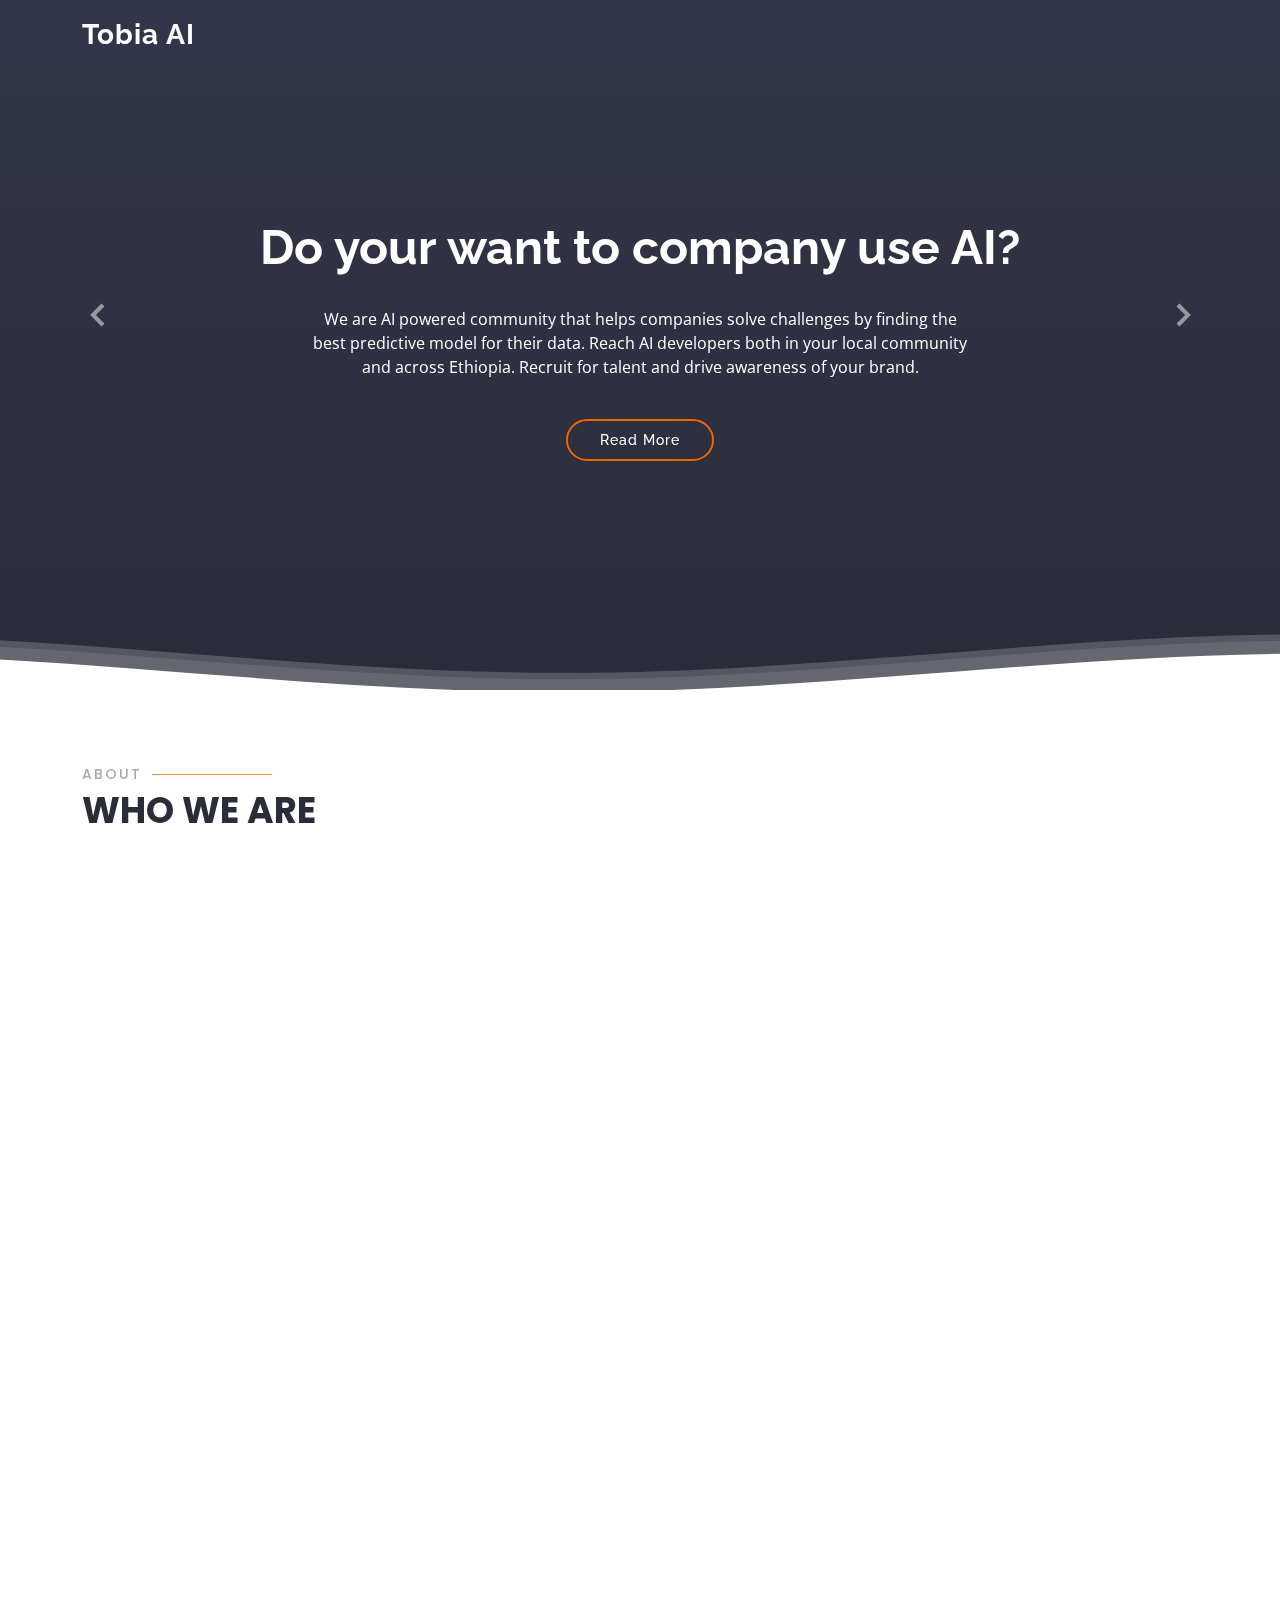
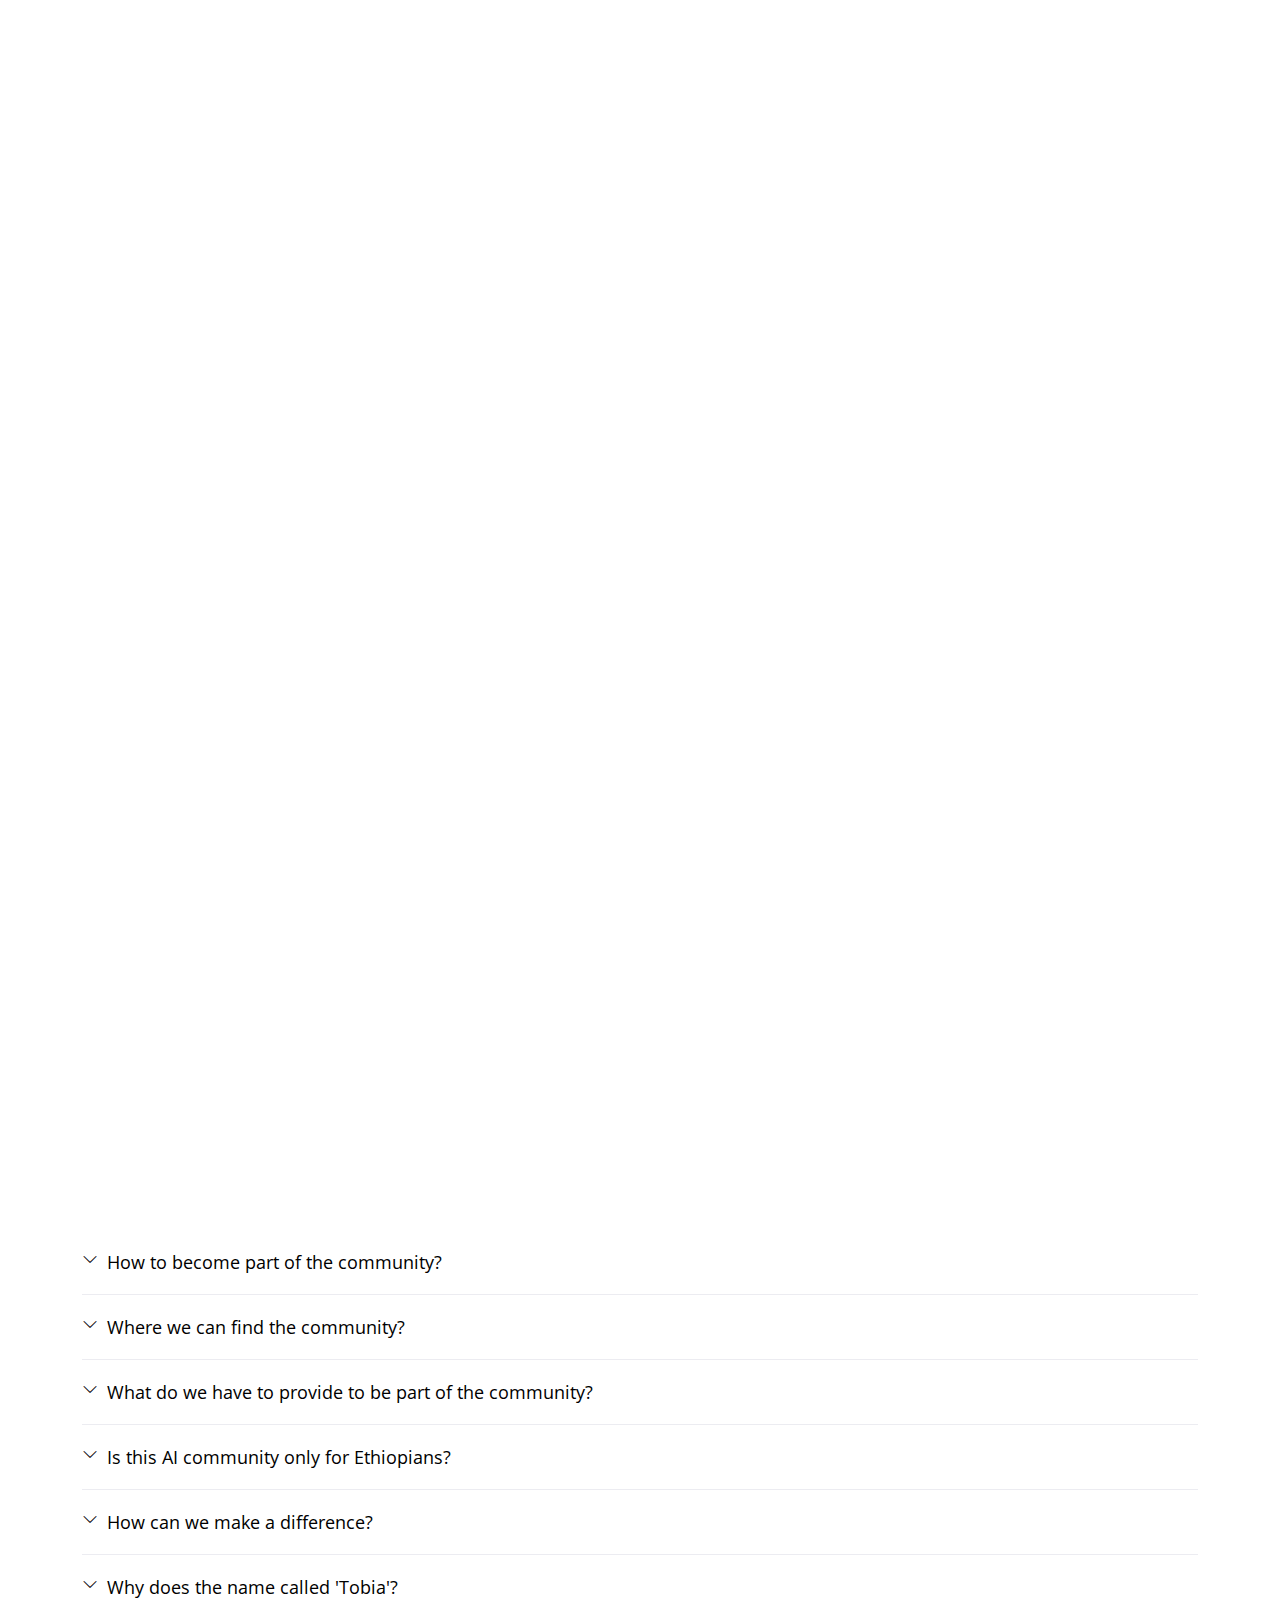
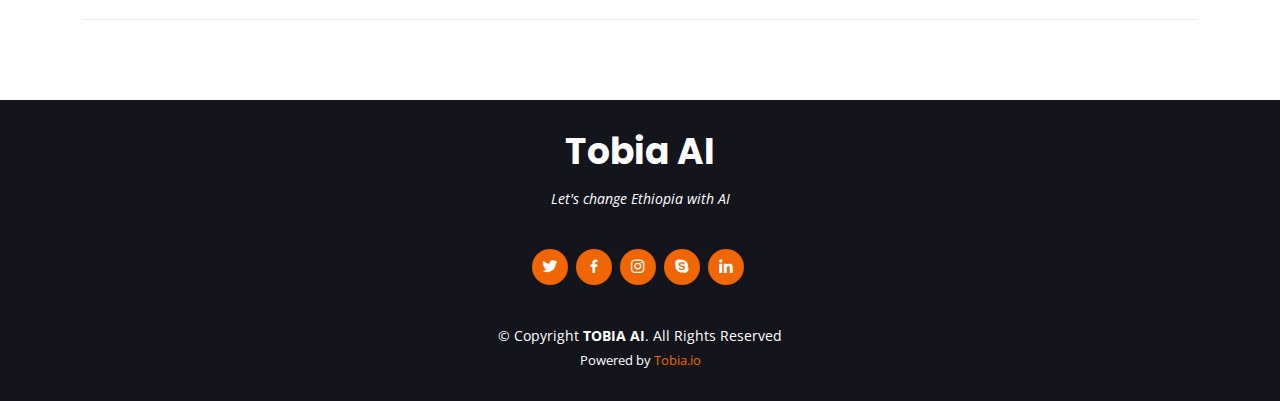
==== ai.html @ 3d6d02fa "Update ai.html" ====
<!DOCTYPE html>
<html lang="en">

<head>
  <meta charset="utf-8">
  <meta content="width=device-width, initial-scale=1.0" name="viewport">

  <title>TobiaTech/AI</title>
  <meta content="AI community in Ethiopia" name="description">
  <meta content="AI in Ethiopia" name="keywords">

  <!-- Favicons -->
  <link href="img/nVidea.png" rel="icon">
  <link href="img/nVidea.png" rel="apple-touch-icon">

  <!-- Google Fonts -->
  <link href="https://fonts.googleapis.com/css?family=Open+Sans:300,300i,400,400i,600,600i,700,700i|Raleway:300,300i,400,400i,500,500i,600,600i,700,700i|Poppins:300,300i,400,400i,500,500i,600,600i,700,700i" rel="stylesheet">

  <!-- Vendor CSS Files -->
  <link href="js/vendor/animate.css/animate.min.css" rel="stylesheet">
  <link href="js/vendor/aos/aos.css" rel="stylesheet">
  <link href="js/vendor/bootstrap/css/bootstrap.min.css" rel="stylesheet">
  <link href="js/vendor/bootstrap-icons/bootstrap-icons.css" rel="stylesheet">
  <link href="js/vendor/boxicons/css/boxicons.min.css" rel="stylesheet">
  <link href="js/vendor/glightbox/css/glightbox.min.css" rel="stylesheet">
  <link href="js/vendor/remixicon/remixicon.css" rel="stylesheet">
  <link href="js/vendor/swiper/swiper-bundle.min.css" rel="stylesheet">

  <!-- Template Main CSS File -->
  <link href="css/ai.css" rel="stylesheet">


<body>

  <!-- ======= Header ======= -->
  <header id="header" class="fixed-top d-flex align-items-center  header-transparent ">
    <div class="container d-flex align-items-center justify-content-between">

      <div class="logo">
        <h1><a href="index.html">Tobia AI</a></h1>
        <!-- Uncomment below if you prefer to use an image logo -->
        <!-- <a href="index.html"><img src="assets/img/logo.png" alt="" class="img-fluid"></a>-->
      </div>

      
    </div>
  </header><!-- End Header -->

  <!-- ======= Hero Section ======= -->
  <section id="hero" class="d-flex flex-column justify-content-end align-items-center">
    <div id="heroCarousel" data-bs-interval="5000" class="container carousel carousel-fade" data-bs-ride="carousel">

      <!-- Slide 1 -->
      <div class="carousel-item active">
        <div class="carousel-container">
          <h2 class="animate__animated animate__fadeInDown">Do your <span>want to company use AI?</span></h2>
          <p class="animate__animated fanimate__adeInUp">We are AI powered community that helps companies solve challenges by finding the best predictive model for their data. Reach AI developers both in your local community and across Ethiopia. Recruit for talent and drive awareness of your brand. </p>
          <a href="#about" class="btn-get-started animate__animated animate__fadeInUp scrollto">Read More</a>
        </div>
      </div>

      <!-- Slide 2 -->
      <div class="carousel-item">
        <div class="carousel-container">
          <h2 class="animate__animated animate__fadeInDown">Are you AI enthusiast?</h2>
          <p class="animate__animated animate__fadeInUp">Are you interested in learning about AI? Join Our AI Community to connect with user groups, capture events, access quality content, and be part of something amazing!</p>
          <a href="#about" class="btn-get-started animate__animated animate__fadeInUp scrollto">Read More</a>
        </div>
      </div>

      <!-- Slide 3 -->
      <div class="carousel-item">
        <div class="carousel-container">
          <h2 class="animate__animated animate__fadeInDown">Are you AI usergroup?</h2>
          <p class="animate__animated animate__fadeInUp">Artificial intelligence and related fields have advanced rapidly in recent years, and we are likely to produce even more ground-breaking AI systems by exchanging informations and knowledge so that we can all understand the use of AI in society.</p>
          <a href="#about" class="btn-get-started animate__animated animate__fadeInUp scrollto">Read More</a>
        </div>
      </div>

      <a class="carousel-control-prev" href="#heroCarousel" role="button" data-bs-slide="prev">
        <span class="carousel-control-prev-icon bx bx-chevron-left" aria-hidden="true"></span>
      </a>

      <a class="carousel-control-next" href="#heroCarousel" role="button" data-bs-slide="next">
        <span class="carousel-control-next-icon bx bx-chevron-right" aria-hidden="true"></span>
      </a>

    </div>

    <svg class="hero-waves" xmlns="http://www.w3.org/2000/svg" xmlns:xlink="http://www.w3.org/1999/xlink" viewBox="0 24 150 28 " preserveAspectRatio="none">
      <defs>
        <path id="wave-path" d="M-160 44c30 0 58-18 88-18s 58 18 88 18 58-18 88-18 58 18 88 18 v44h-352z">
      </defs>
      <g class="wave1">
        <use xlink:href="#wave-path" x="50" y="3" fill="rgba(255,255,255, .1)">
      </g>
      <g class="wave2">
        <use xlink:href="#wave-path" x="50" y="0" fill="rgba(255,255,255, .2)">
      </g>
      <g class="wave3">
        <use xlink:href="#wave-path" x="50" y="9" fill="#fff">
      </g>
    </svg>

  </section><!-- End Hero -->

  <main id="main">

    <!-- ======= About Section ======= -->
    <section id="about" class="about">
      <div class="container">

        <div class="section-title" data-aos="zoom-out">
          <h2>About</h2>
          <p>Who we are</p>
        </div>

        <div class="row content" data-aos="fade-up">
          <div class="col-lg-6">
            <p>
              An Ethiopian AI community founded by young and motivated AI professionals, providing a platform for learning, sharing experiences and leveraging their knowledge about AI and its various facets to create AI-powered social impact solutions along with spreading AI awareness in an immersive way.</p>
            <ul>
              <li><i class="ri-check-double-line"></i> Access to software resources</li>
              <li><i class="ri-check-double-line"></i> Learning new skills through learning and experiance sharing</li>
              <li><i class="ri-check-double-line"></i> Co-marketing Opportunities on industrial events</li>
            </ul>
          </div>
          <div class="col-lg-6 pt-4 pt-lg-0">
            <p>
              
With the help of NVIDIA AI Emerging Chapters we started a program to build and scale our AI developer communities, emerging technologies and drive innovation.
            </p>
            <!-- <a href="#" class="btn-learn-more">Learn More</a>-->
          </div>
        </div>

      </div>
    </section><!-- End About Section -->

    <!-- ======= Features Section ======= -->
    <section id="features" class="features">
      <div class="container">

        <ul class="nav nav-tabs row d-flex">
          <li class="nav-item col-3" data-aos="zoom-in">
            <a class="nav-link active show" data-bs-toggle="tab" href="#tab-1">
              <i class="ri-gps-line"></i>
              <h4 class="d-none d-lg-block">Artificial intelligence</h4>
            </a>
          </li>
          <li class="nav-item col-3" data-aos="zoom-in" data-aos-delay="100">
            <a class="nav-link" data-bs-toggle="tab" href="#tab-2">
              <i class="ri-body-scan-line"></i>
              <h4 class="d-none d-lg-block">Data Science</h4>
            </a>
          </li>
          <li class="nav-item col-3" data-aos="zoom-in" data-aos-delay="200">
            <a class="nav-link" data-bs-toggle="tab" href="#tab-3">
              <i class="ri-sun-line"></i>
              <h4 class="d-none d-lg-block">Internet of Things</h4>
            </a>
          </li>
          <li class="nav-item col-3" data-aos="zoom-in" data-aos-delay="300">
            <a class="nav-link" data-bs-toggle="tab" href="#tab-4">
              <i class="ri-store-line"></i>
              <h4 class="d-none d-lg-block">Robotics</h4>
            </a>
          </li>
        </ul>

        <div class="tab-content" data-aos="fade-up">
          <div class="tab-pane active show" id="tab-1">
            <div class="row">
              <div class="col-lg-6 order-2 order-lg-1 mt-3 mt-lg-0">
                <h3>Voluptatemdignissimos provident quasi corporis voluptates sit assumenda.</h3>
                <p class="fst-italic">
                  Lorem ipsum dolor sit amet, consectetur adipiscing elit, sed do eiusmod tempor incididunt ut labore et dolore
                  magna aliqua.
                </p>
                <ul>
                  <li><i class="ri-check-double-line"></i> Ullamco laboris nisi ut aliquip ex ea commodo consequat.</li>
                  <li><i class="ri-check-double-line"></i> Duis aute irure dolor in reprehenderit in voluptate velit.</li>
                  <li><i class="ri-check-double-line"></i> Ullamco laboris nisi ut aliquip ex ea commodo consequat. Duis aute irure dolor in reprehenderit in voluptate trideta storacalaperda mastiro dolore eu fugiat nulla pariatur.</li>
                </ul>
                <p>
                  Ullamco laboris nisi ut aliquip ex ea commodo consequat. Duis aute irure dolor in reprehenderit in voluptate
                  velit esse cillum dolore eu fugiat nulla pariatur. Excepteur sint occaecat cupidatat non proident, sunt in
                  culpa qui officia deserunt mollit anim id est laborum
                </p>
              </div>
              <div class="col-lg-6 order-1 order-lg-2 text-center">
                <img src="img/nVidea.jpg" alt="" class="img-fluid">
              </div>
            </div>
          </div>
          <div class="tab-pane" id="tab-2">
            <div class="row">
              <div class="col-lg-6 order-2 order-lg-1 mt-3 mt-lg-0">
                <h3>Neque exercitationem debitis soluta quos debitis quo mollitia officia est</h3>
                <p>
                  Ullamco laboris nisi ut aliquip ex ea commodo consequat. Duis aute irure dolor in reprehenderit in voluptate
                  velit esse cillum dolore eu fugiat nulla pariatur. Excepteur sint occaecat cupidatat non proident, sunt in
                  culpa qui officia deserunt mollit anim id est laborum
                </p>
                <p class="fst-italic">
                  Lorem ipsum dolor sit amet, consectetur adipiscing elit, sed do eiusmod tempor incididunt ut labore et dolore
                  magna aliqua.
                </p>
                <ul>
                  <li><i class="ri-check-double-line"></i> Ullamco laboris nisi ut aliquip ex ea commodo consequat.</li>
                  <li><i class="ri-check-double-line"></i> Duis aute irure dolor in reprehenderit in voluptate velit.</li>
                  <li><i class="ri-check-double-line"></i> Provident mollitia neque rerum asperiores dolores quos qui a. Ipsum neque dolor voluptate nisi sed.</li>
                  <li><i class="ri-check-double-line"></i> Ullamco laboris nisi ut aliquip ex ea commodo consequat. Duis aute irure dolor in reprehenderit in voluptate trideta storacalaperda mastiro dolore eu fugiat nulla pariatur.</li>
                </ul>
              </div>
              <div class="col-lg-6 order-1 order-lg-2 text-center">
                <img src="img/portfolio/app2.jpg" alt="" class="img-fluid">
              </div>
            </div>
          </div>
          <div class="tab-pane" id="tab-3">
            <div class="row">
              <div class="col-lg-6 order-2 order-lg-1 mt-3 mt-lg-0">
                <h3>Voluptatibus commodi ut accusamus ea repudiandae ut autem dolor ut assumenda</h3>
                <p>
                  Ullamco laboris nisi ut aliquip ex ea commodo consequat. Duis aute irure dolor in reprehenderit in voluptate
                  velit esse cillum dolore eu fugiat nulla pariatur. Excepteur sint occaecat cupidatat non proident, sunt in
                  culpa qui officia deserunt mollit anim id est laborum
                </p>
                <ul>
                  <li><i class="ri-check-double-line"></i> Ullamco laboris nisi ut aliquip ex ea commodo consequat.</li>
                  <li><i class="ri-check-double-line"></i> Duis aute irure dolor in reprehenderit in voluptate velit.</li>
                  <li><i class="ri-check-double-line"></i> Provident mollitia neque rerum asperiores dolores quos qui a. Ipsum neque dolor voluptate nisi sed.</li>
                </ul>
                <p class="fst-italic">
                  Lorem ipsum dolor sit amet, consectetur adipiscing elit, sed do eiusmod tempor incididunt ut labore et dolore
                  magna aliqua.
                </p>
              </div>
              <div class="col-lg-6 order-1 order-lg-2 text-center">
                <img src="img/portfolio/app3.jpg" alt="" class="img-fluid">
              </div>
            </div>
          </div>
          <div class="tab-pane" id="tab-4">
            <div class="row">
              <div class="col-lg-6 order-2 order-lg-1 mt-3 mt-lg-0">
                <h3>Omnis fugiat ea explicabo sunt dolorum asperiores sequi inventore rerum</h3>
                <p>
                  Ullamco laboris nisi ut aliquip ex ea commodo consequat. Duis aute irure dolor in reprehenderit in voluptate
                  velit esse cillum dolore eu fugiat nulla pariatur. Excepteur sint occaecat cupidatat non proident, sunt in
                  culpa qui officia deserunt mollit anim id est laborum
                </p>
                <p class="fst-italic">
                  Lorem ipsum dolor sit amet, consectetur adipiscing elit, sed do eiusmod tempor incididunt ut labore et dolore
                  magna aliqua.
                </p>
                <ul>
                  <li><i class="ri-check-double-line"></i> Ullamco laboris nisi ut aliquip ex ea commodo consequat.</li>
                  <li><i class="ri-check-double-line"></i> Duis aute irure dolor in reprehenderit in voluptate velit.</li>
                  <li><i class="ri-check-double-line"></i> Ullamco laboris nisi ut aliquip ex ea commodo consequat. Duis aute irure dolor in reprehenderit in voluptate trideta storacalaperda mastiro dolore eu fugiat nulla pariatur.</li>
                </ul>
              </div>
              <div class="col-lg-6 order-1 order-lg-2 text-center">
                <img src="img/nVidea.png" alt="" class="img-fluid">
              </div>
            </div>
          </div>
        </div>

      </div>
    </section><!-- End Features Section -->

    <!-- ======= Services Section ======= -->
    <section id="services" class="services">
      <div class="container">

        <div class="section-title" data-aos="zoom-out">
          <h2>Services</h2>
          <p>Our community offers</p>
        </div>

        <div class="row">
          <div class="col-lg-4 col-md-6">
            <div class="icon-box" data-aos="zoom-in-left">
              <div class="icon"><i class="bi bi-briefcase" style="color: #ff689b;"></i></div>
              <h4 class="title"><a href="">Softwre resources</a></h4>
              <p class="description">We will provide resources using our access to NVIDEA software resources through NVIDEA Emerging chapters.</p>
            </div>
          </div>
          <div class="col-lg-4 col-md-6 mt-5 mt-md-0">
            <div class="icon-box" data-aos="zoom-in-left" data-aos-delay="100">
              <div class="icon"><i class="bi bi-book" style="color: #e9bf06;"></i></div>
              <h4 class="title"><a href="">Technical Tutorials</a></h4>
              <p class="description">With NVIDIA experts to discuss your technical challenges. Certification opportunities to advance your career.</p>
            </div>
          </div>

          <div class="col-lg-4 col-md-6 mt-5 mt-lg-0 ">
            <div class="icon-box" data-aos="zoom-in-left" data-aos-delay="200">
              <div class="icon"><i class="bi bi-card-checklist" style="color: #3fcdc7;"></i></div>
              <h4 class="title"><a href="">Mounthly training sessions </a></h4>
              <p class="description">Duis aute irure dolor in reprehenderit in voluptate velit esse cillum dolore eu fugiat nulla pariatur</p>
            </div>
          </div>
          <div class="col-lg-4 col-md-6 mt-5">
            <div class="icon-box" data-aos="zoom-in-left" data-aos-delay="300">
              <div class="icon"><i class="bi bi-binoculars" style="color:#41cf2e;"></i></div>
              <h4 class="title"><a href="">Hardware Seeding</a></h4>
              <p class="description">Excepteur sint occaecat cupidatat non proident, sunt in culpa qui officia deserunt mollit anim id est laborum</p>
            </div>
          </div>

          <div class="col-lg-4 col-md-6 mt-5">
            <div class="icon-box" data-aos="zoom-in-left" data-aos-delay="400">
              <div class="icon"><i class="bi bi-globe" style="color: #d6ff22;"></i></div>
              <h4 class="title"><a href="">Co-marketing</a></h4>
              <p class="description">At vero eos et accusamus et iusto odio dignissimos ducimus qui blanditiis praesentium voluptatum deleniti atque</p>
            </div>
          </div>
          <div class="col-lg-4 col-md-6 mt-5">
            <div class="icon-box" data-aos="zoom-in-left" data-aos-delay="500">
              <div class="icon"><i class="bi bi-clock" style="color: #4680ff;"></i></div>
              <h4 class="title"><a href="">Organizing AI events</a></h4>
              <p class="description">Et harum quidem rerum facilis est et expedita distinctio. Nam libero tempore, cum soluta nobis est eligendi</p>
            </div>
          </div>
        </div>

      </div>
    </section><!-- End Services Section -->

   

    <!-- ======= F.A.Q Section ======= -->
    <section id="faq" class="faq">
      <div class="container">

        <div class="section-title" data-aos="zoom-out">
          <h2>F.A.Q</h2>
          <p>Frequently Asked Questions</p>
        </div>

        <ul class="faq-list">

          <li>
            <div data-bs-toggle="collapse" class="collapsed question" href="#faq1">How to become part of the community? <i class="bi bi-chevron-down icon-show"></i><i class="bi bi-chevron-up icon-close"></i></div>
            <div id="faq1" class="collapse" data-bs-parent=".faq-list">
              <p>
                Feugiat pretium nibh ipsum consequat. Tempus iaculis urna id volutpat lacus laoreet non curabitur gravida. Venenatis lectus magna fringilla urna porttitor rhoncus dolor purus non.
              </p>
            </div>
          </li>

          <li>
            <div data-bs-toggle="collapse" href="#faq2" class="collapsed question">Where we can find the community? <i class="bi bi-chevron-down icon-show"></i><i class="bi bi-chevron-up icon-close"></i></div>
            <div id="faq2" class="collapse" data-bs-parent=".faq-list">
              <p>
                Dolor sit amet consectetur adipiscing elit pellentesque habitant morbi. Id interdum velit laoreet id donec ultrices. Fringilla phasellus faucibus scelerisque eleifend donec pretium. Est pellentesque elit ullamcorper dignissim. Mauris ultrices eros in cursus turpis massa tincidunt dui.
              </p>
            </div>
          </li>

          <li>
            <div data-bs-toggle="collapse" href="#faq3" class="collapsed question">What do we have to provide to be part of the community? <i class="bi bi-chevron-down icon-show"></i><i class="bi bi-chevron-up icon-close"></i></div>
            <div id="faq3" class="collapse" data-bs-parent=".faq-list">
              <p>
                Eleifend mi in nulla posuere sollicitudin aliquam ultrices sagittis orci. Faucibus pulvinar elementum integer enim. Sem nulla pharetra diam sit amet nisl suscipit. Rutrum tellus pellentesque eu tincidunt. Lectus urna duis convallis convallis tellus. Urna molestie at elementum eu facilisis sed odio morbi quis
              </p>
            </div>
          </li>

          <li>
            <div data-bs-toggle="collapse" href="#faq4" class="collapsed question">Is this AI community only for Ethiopians? <i class="bi bi-chevron-down icon-show"></i><i class="bi bi-chevron-up icon-close"></i></div>
            <div id="faq4" class="collapse" data-bs-parent=".faq-list">
              <p>
                Dolor sit amet consectetur adipiscing elit pellentesque habitant morbi. Id interdum velit laoreet id donec ultrices. Fringilla phasellus faucibus scelerisque eleifend donec pretium. Est pellentesque elit ullamcorper dignissim. Mauris ultrices eros in cursus turpis massa tincidunt dui.
              </p>
            </div>
          </li>

          <li>
            <div data-bs-toggle="collapse" href="#faq5" class="collapsed question">How can we make a difference? <i class="bi bi-chevron-down icon-show"></i><i class="bi bi-chevron-up icon-close"></i></div>
            <div id="faq5" class="collapse" data-bs-parent=".faq-list">
              <p>
                Molestie a iaculis at erat pellentesque adipiscing commodo. Dignissim suspendisse in est ante in. Nunc vel risus commodo viverra maecenas accumsan. Sit amet nisl suscipit adipiscing bibendum est. Purus gravida quis blandit turpis cursus in
              </p>
            </div>
          </li>

          <li>
            <div data-bs-toggle="collapse" href="#faq6" class="collapsed question">Why does the name called 'Tobia'? <i class="bi bi-chevron-down icon-show"></i><i class="bi bi-chevron-up icon-close"></i></div>
            <div id="faq6" class="collapse" data-bs-parent=".faq-list">
              <p>
                Laoreet sit amet cursus sit amet dictum sit amet justo. Mauris vitae ultricies leo integer malesuada nunc vel. Tincidunt eget nullam non nisi est sit amet. Turpis nunc eget lorem dolor sed. Ut venenatis tellus in metus vulputate eu scelerisque. Pellentesque diam volutpat commodo sed egestas egestas fringilla phasellus faucibus. Nibh tellus molestie nunc non blandit massa enim nec.
              </p>
            </div>
          </li>

        </ul>

      </div>
    </section><!-- End F.A.Q Section -->

    
  </main><!-- End #main -->

  <!-- ======= Footer ======= -->
  <footer id="footer">
    <div class="container">
      <h3>Tobia AI</h3>
      <p>Let's change Ethiopia with AI</p>
      <div class="social-links">
        <a href="#" class="twitter"><i class="bx bxl-twitter"></i></a>
        <a href="#" class="facebook"><i class="bx bxl-facebook"></i></a>
        <a href="#" class="instagram"><i class="bx bxl-instagram"></i></a>
        <a href="#" class="google-plus"><i class="bx bxl-skype"></i></a>
        <a href="#" class="linkedin"><i class="bx bxl-linkedin"></i></a>
      </div>
      <div class="copyright">
        &copy; Copyright <strong><span>TOBIA AI</span></strong>. All Rights Reserved
      </div>
      <div class="credits">
        
        Powered by <a href="https://bootstrapmade.com/">Tobia.io</a>
      </div>
    </div>
  </footer><!-- End Footer -->

  <a href="#" class="back-to-top d-flex align-items-center justify-content-center"><i class="bi bi-arrow-up-short"></i></a>

  <!-- Vendor JS Files -->
  <script src="js/vendor/aos/aos.js"></script>
  <script src="js/vendor/bootstrap/js/bootstrap.bundle.min.js"></script>
  <script src="js/vendor/glightbox/js/glightbox.min.js"></script>
  <script src="js/vendor/isotope-layout/isotope.pkgd.min.js"></script>
  <script src="js/vendor/php-email-form/validate.js"></script>
  <script src="js/vendor/swiper/swiper-bundle.min.js"></script>

  <!-- Template Main JS File -->
  <script src="js/ai.js"></script>

</body>

</html>
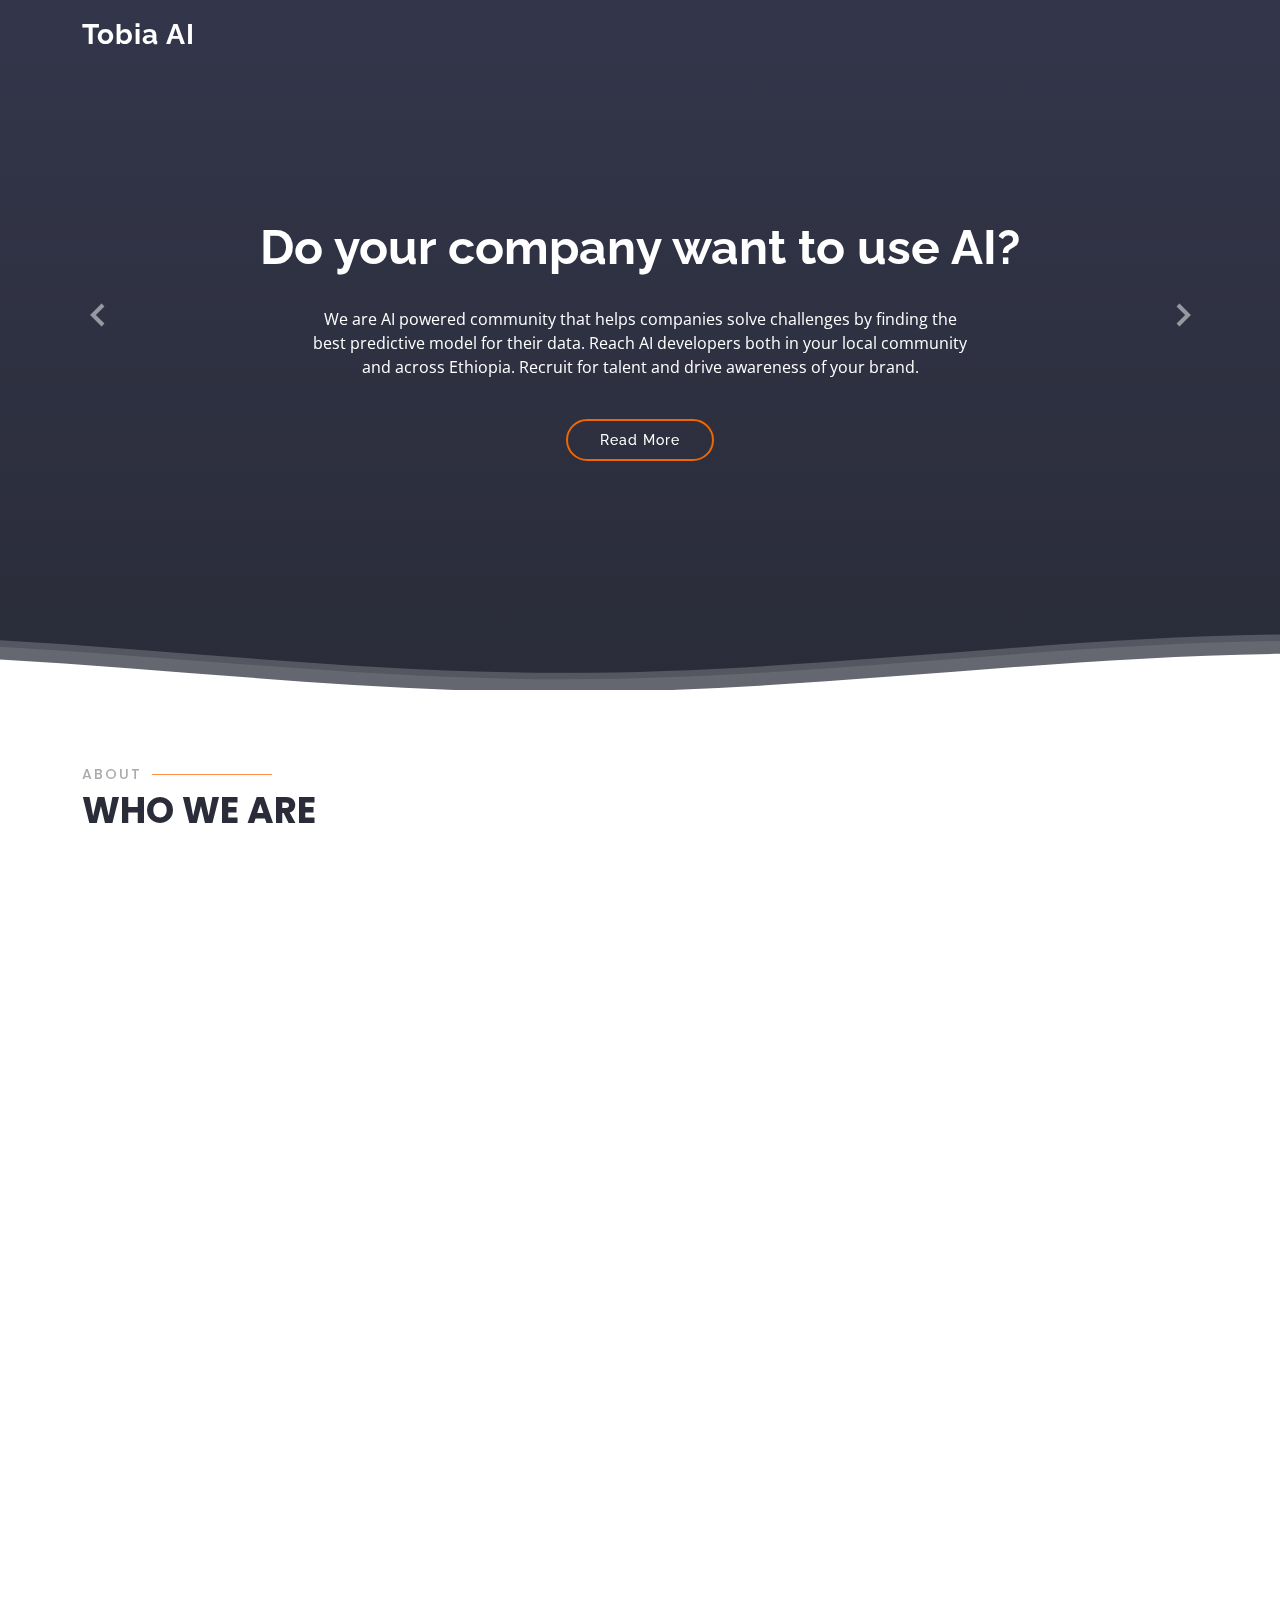
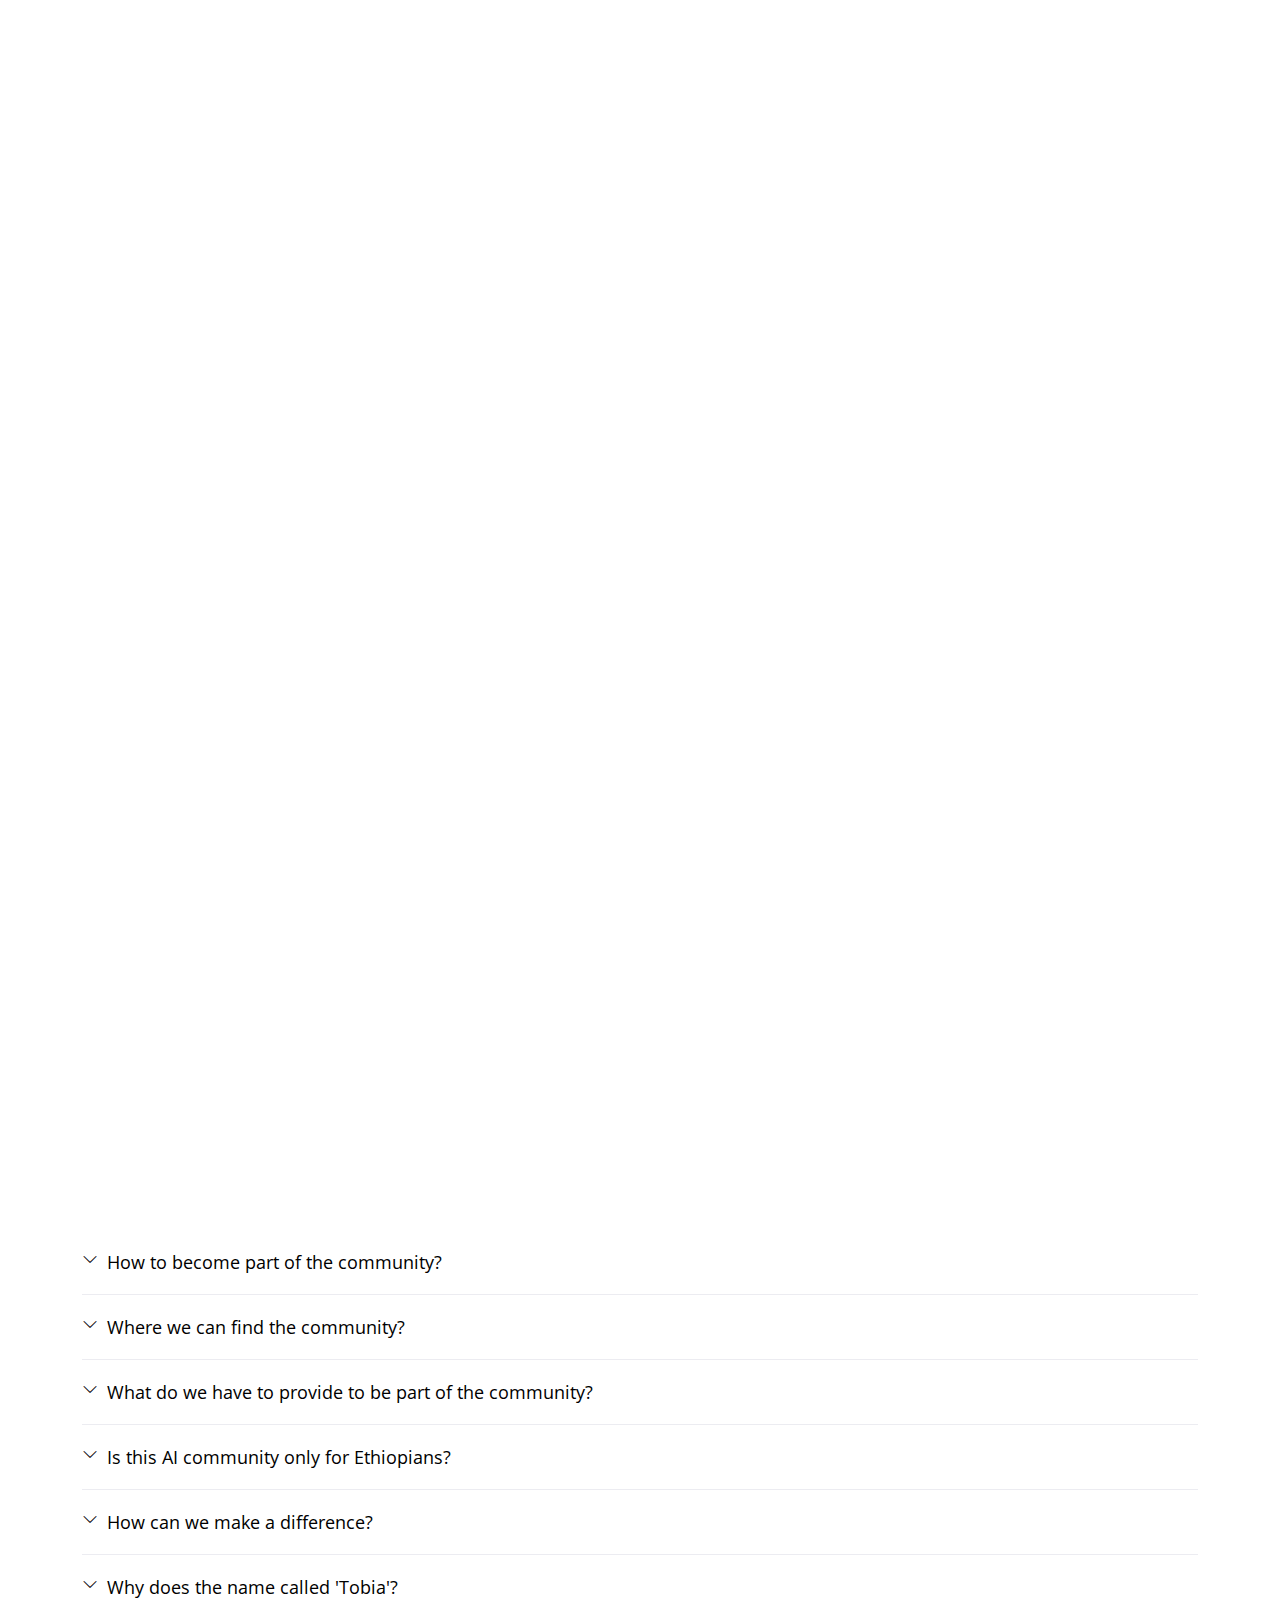
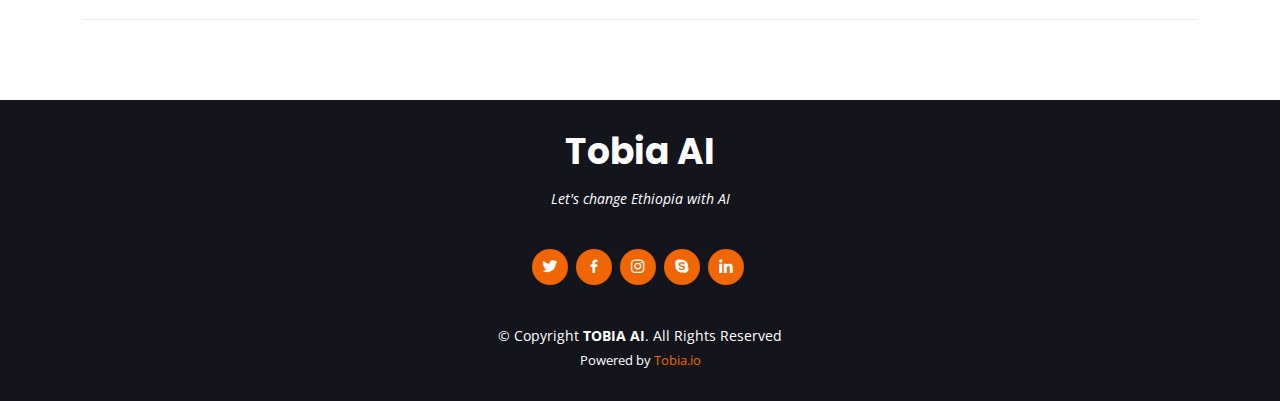
==== commit f8b85b70: "text" ====
--- a/ai.html
+++ b/ai.html
@@ -53,7 +53,7 @@
       <!-- Slide 1 -->
       <div class="carousel-item active">
         <div class="carousel-container">
-          <h2 class="animate__animated animate__fadeInDown">Do your <span>want to company use AI?</span></h2>
+          <h2 class="animate__animated animate__fadeInDown">Do your <span> company want to use AI?</span></h2>
           <p class="animate__animated fanimate__adeInUp">We are AI powered community that helps companies solve challenges by finding the best predictive model for their data. Reach AI developers both in your local community and across Ethiopia. Recruit for talent and drive awareness of your brand. </p>
           <a href="#about" class="btn-get-started animate__animated animate__fadeInUp scrollto">Read More</a>
         </div>
@@ -223,19 +223,17 @@
               <div class="col-lg-6 order-2 order-lg-1 mt-3 mt-lg-0">
                 <h3>Voluptatibus commodi ut accusamus ea repudiandae ut autem dolor ut assumenda</h3>
                 <p>
-                  Ullamco laboris nisi ut aliquip ex ea commodo consequat. Duis aute irure dolor in reprehenderit in voluptate
-                  velit esse cillum dolore eu fugiat nulla pariatur. Excepteur sint occaecat cupidatat non proident, sunt in
-                  culpa qui officia deserunt mollit anim id est laborum
+                  Do you require IoT Devices with operational Software? You have no other option but to contact us and place your order right away. We supply hardware components based on your requirements and qualifications.
                 </p>
                 <ul>
-                  <li><i class="ri-check-double-line"></i> Ullamco laboris nisi ut aliquip ex ea commodo consequat.</li>
-                  <li><i class="ri-check-double-line"></i> Duis aute irure dolor in reprehenderit in voluptate velit.</li>
-                  <li><i class="ri-check-double-line"></i> Provident mollitia neque rerum asperiores dolores quos qui a. Ipsum neque dolor voluptate nisi sed.</li>
+                  <li><i class="ri-check-double-line"></i> IoT App Development</li>
+                  <li><i class="ri-check-double-line"></i> IoT Consulting</li>
+                  <li><i class="ri-check-double-line"></i>  IoT Engineering</li>
+                  <li><i class="ri-check-double-line"></i> IoT Testing</li>
+                  
+                  
                 </ul>
-                <p class="fst-italic">
-                  Lorem ipsum dolor sit amet, consectetur adipiscing elit, sed do eiusmod tempor incididunt ut labore et dolore
-                  magna aliqua.
-                </p>
+          
               </div>
               <div class="col-lg-6 order-1 order-lg-2 text-center">
                 <img src="img/portfolio/app3.jpg" alt="" class="img-fluid">
@@ -247,18 +245,13 @@
               <div class="col-lg-6 order-2 order-lg-1 mt-3 mt-lg-0">
                 <h3>Omnis fugiat ea explicabo sunt dolorum asperiores sequi inventore rerum</h3>
                 <p>
-                  Ullamco laboris nisi ut aliquip ex ea commodo consequat. Duis aute irure dolor in reprehenderit in voluptate
-                  velit esse cillum dolore eu fugiat nulla pariatur. Excepteur sint occaecat cupidatat non proident, sunt in
-                  culpa qui officia deserunt mollit anim id est laborum
-                </p>
-                <p class="fst-italic">
-                  Lorem ipsum dolor sit amet, consectetur adipiscing elit, sed do eiusmod tempor incididunt ut labore et dolore
-                  magna aliqua.
-                </p>
+                  Robotic Process Automation (RPA) is quickly transforming the face of business by converting manual processes and tasks to more efficient automated techniques. tobia, a major RPA service provider, has extensive expertise in deploying RPA solutions in projects and has extensive end-to-end management participation. 
+                </p>
+                
                 <ul>
-                  <li><i class="ri-check-double-line"></i> Ullamco laboris nisi ut aliquip ex ea commodo consequat.</li>
-                  <li><i class="ri-check-double-line"></i> Duis aute irure dolor in reprehenderit in voluptate velit.</li>
-                  <li><i class="ri-check-double-line"></i> Ullamco laboris nisi ut aliquip ex ea commodo consequat. Duis aute irure dolor in reprehenderit in voluptate trideta storacalaperda mastiro dolore eu fugiat nulla pariatur.</li>
+                  <li><i class="ri-check-double-line"></i> RPA Consulting</li>
+                  <li><i class="ri-check-double-line"></i> Automation Design</li>
+                  <li><i class="ri-check-double-line"></i> RPA Implementation</li>
                 </ul>
               </div>
               <div class="col-lg-6 order-1 order-lg-2 text-center">
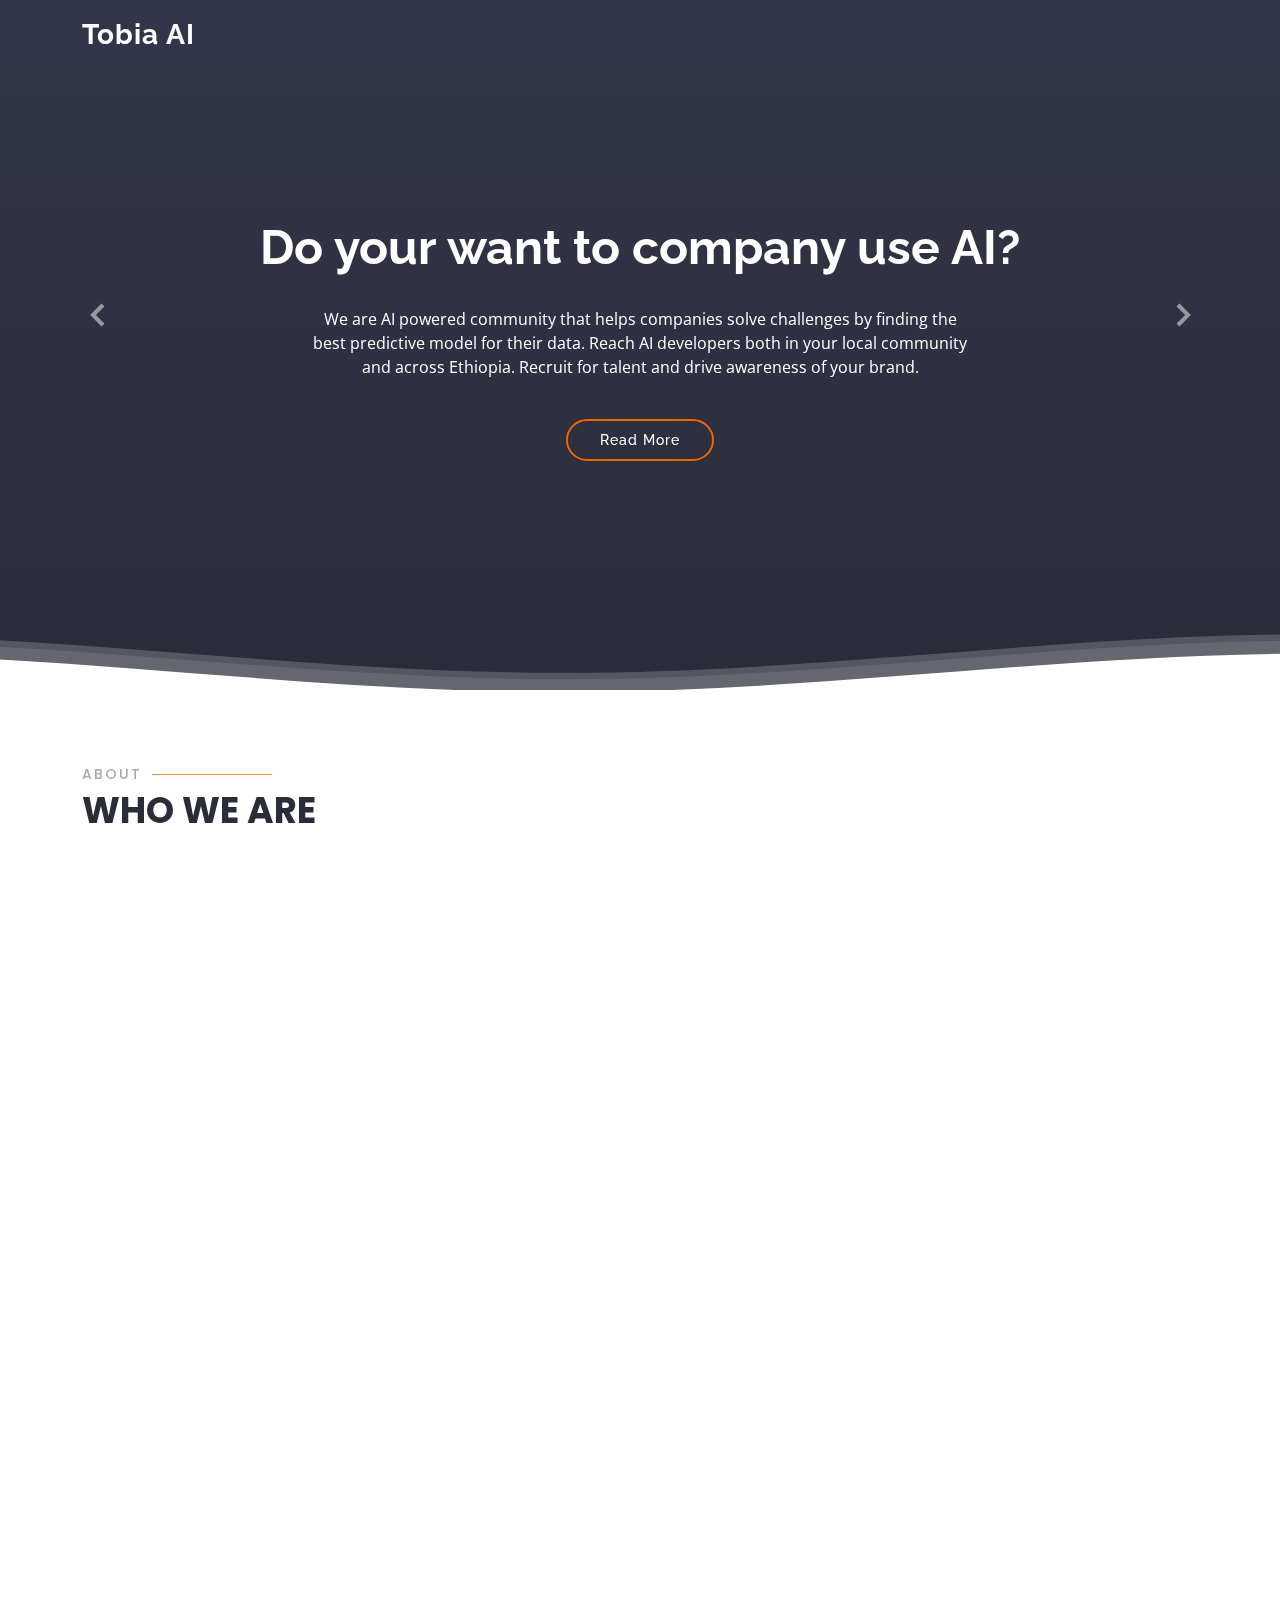
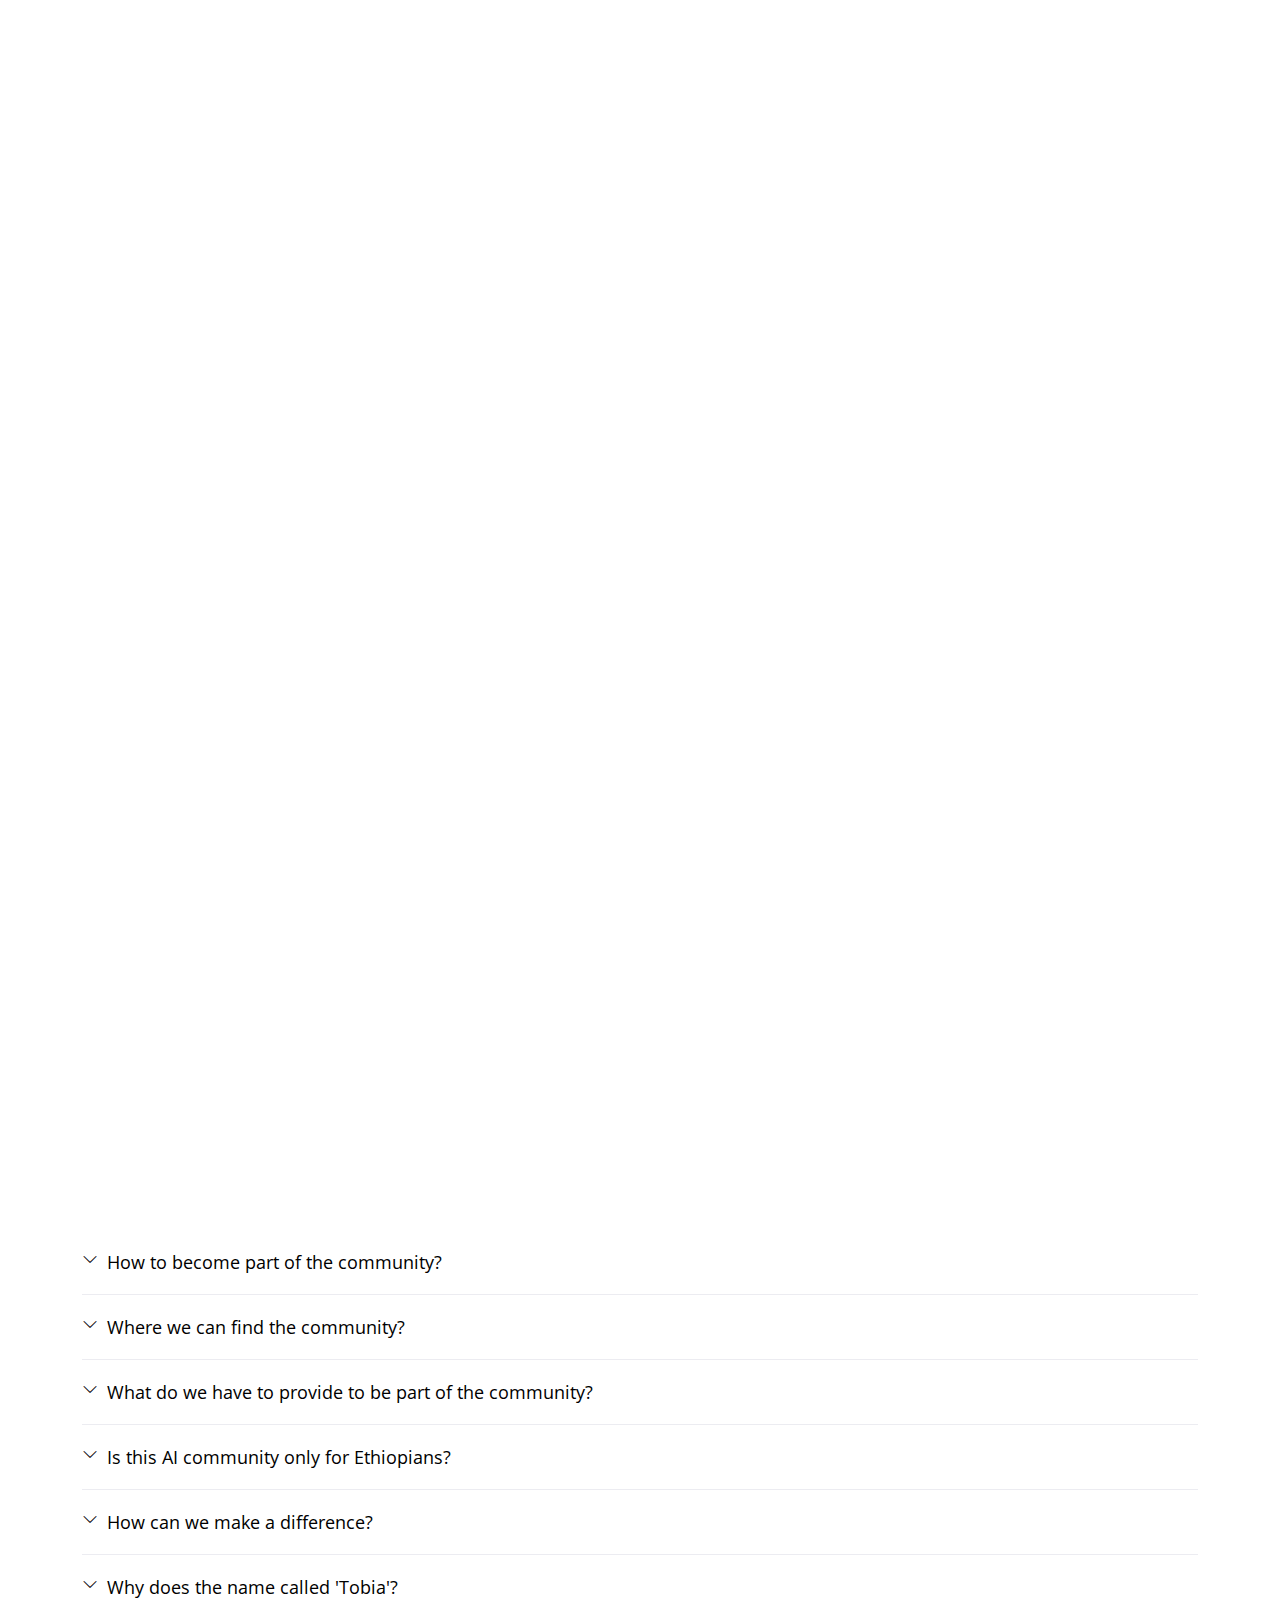
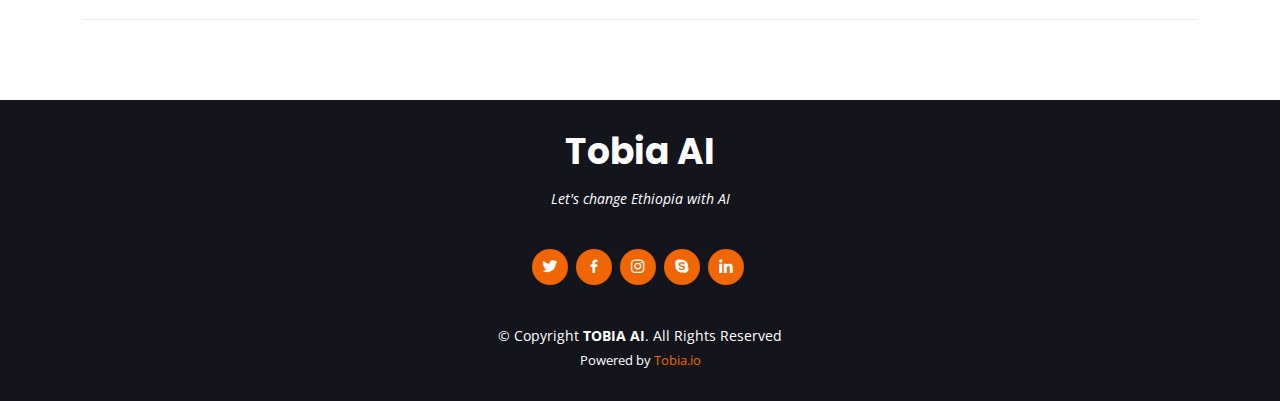
==== commit e7d077b0: "updated FAQ answers" ====
--- a/ai.html
+++ b/ai.html
@@ -53,7 +53,7 @@
       <!-- Slide 1 -->
       <div class="carousel-item active">
         <div class="carousel-container">
-          <h2 class="animate__animated animate__fadeInDown">Do your <span> company want to use AI?</span></h2>
+          <h2 class="animate__animated animate__fadeInDown">Do your <span>want to company use AI?</span></h2>
           <p class="animate__animated fanimate__adeInUp">We are AI powered community that helps companies solve challenges by finding the best predictive model for their data. Reach AI developers both in your local community and across Ethiopia. Recruit for talent and drive awareness of your brand. </p>
           <a href="#about" class="btn-get-started animate__animated animate__fadeInUp scrollto">Read More</a>
         </div>
@@ -223,17 +223,19 @@
               <div class="col-lg-6 order-2 order-lg-1 mt-3 mt-lg-0">
                 <h3>Voluptatibus commodi ut accusamus ea repudiandae ut autem dolor ut assumenda</h3>
                 <p>
-                  Do you require IoT Devices with operational Software? You have no other option but to contact us and place your order right away. We supply hardware components based on your requirements and qualifications.
+                  Ullamco laboris nisi ut aliquip ex ea commodo consequat. Duis aute irure dolor in reprehenderit in voluptate
+                  velit esse cillum dolore eu fugiat nulla pariatur. Excepteur sint occaecat cupidatat non proident, sunt in
+                  culpa qui officia deserunt mollit anim id est laborum
                 </p>
                 <ul>
-                  <li><i class="ri-check-double-line"></i> IoT App Development</li>
-                  <li><i class="ri-check-double-line"></i> IoT Consulting</li>
-                  <li><i class="ri-check-double-line"></i>  IoT Engineering</li>
-                  <li><i class="ri-check-double-line"></i> IoT Testing</li>
-                  
-                  
+                  <li><i class="ri-check-double-line"></i> Ullamco laboris nisi ut aliquip ex ea commodo consequat.</li>
+                  <li><i class="ri-check-double-line"></i> Duis aute irure dolor in reprehenderit in voluptate velit.</li>
+                  <li><i class="ri-check-double-line"></i> Provident mollitia neque rerum asperiores dolores quos qui a. Ipsum neque dolor voluptate nisi sed.</li>
                 </ul>
-          
+                <p class="fst-italic">
+                  Lorem ipsum dolor sit amet, consectetur adipiscing elit, sed do eiusmod tempor incididunt ut labore et dolore
+                  magna aliqua.
+                </p>
               </div>
               <div class="col-lg-6 order-1 order-lg-2 text-center">
                 <img src="img/portfolio/app3.jpg" alt="" class="img-fluid">
@@ -245,13 +247,18 @@
               <div class="col-lg-6 order-2 order-lg-1 mt-3 mt-lg-0">
                 <h3>Omnis fugiat ea explicabo sunt dolorum asperiores sequi inventore rerum</h3>
                 <p>
-                  Robotic Process Automation (RPA) is quickly transforming the face of business by converting manual processes and tasks to more efficient automated techniques. tobia, a major RPA service provider, has extensive expertise in deploying RPA solutions in projects and has extensive end-to-end management participation. 
-                </p>
-                
+                  Ullamco laboris nisi ut aliquip ex ea commodo consequat. Duis aute irure dolor in reprehenderit in voluptate
+                  velit esse cillum dolore eu fugiat nulla pariatur. Excepteur sint occaecat cupidatat non proident, sunt in
+                  culpa qui officia deserunt mollit anim id est laborum
+                </p>
+                <p class="fst-italic">
+                  Lorem ipsum dolor sit amet, consectetur adipiscing elit, sed do eiusmod tempor incididunt ut labore et dolore
+                  magna aliqua.
+                </p>
                 <ul>
-                  <li><i class="ri-check-double-line"></i> RPA Consulting</li>
-                  <li><i class="ri-check-double-line"></i> Automation Design</li>
-                  <li><i class="ri-check-double-line"></i> RPA Implementation</li>
+                  <li><i class="ri-check-double-line"></i> Ullamco laboris nisi ut aliquip ex ea commodo consequat.</li>
+                  <li><i class="ri-check-double-line"></i> Duis aute irure dolor in reprehenderit in voluptate velit.</li>
+                  <li><i class="ri-check-double-line"></i> Ullamco laboris nisi ut aliquip ex ea commodo consequat. Duis aute irure dolor in reprehenderit in voluptate trideta storacalaperda mastiro dolore eu fugiat nulla pariatur.</li>
                 </ul>
               </div>
               <div class="col-lg-6 order-1 order-lg-2 text-center">
@@ -340,7 +347,7 @@
             <div data-bs-toggle="collapse" class="collapsed question" href="#faq1">How to become part of the community? <i class="bi bi-chevron-down icon-show"></i><i class="bi bi-chevron-up icon-close"></i></div>
             <div id="faq1" class="collapse" data-bs-parent=".faq-list">
               <p>
-                Feugiat pretium nibh ipsum consequat. Tempus iaculis urna id volutpat lacus laoreet non curabitur gravida. Venenatis lectus magna fringilla urna porttitor rhoncus dolor purus non.
+                To become a member of tobia Ai and IoT community all you need to do is share your works in our GitHub Organization
               </p>
             </div>
           </li>
@@ -349,7 +356,7 @@
             <div data-bs-toggle="collapse" href="#faq2" class="collapsed question">Where we can find the community? <i class="bi bi-chevron-down icon-show"></i><i class="bi bi-chevron-up icon-close"></i></div>
             <div id="faq2" class="collapse" data-bs-parent=".faq-list">
               <p>
-                Dolor sit amet consectetur adipiscing elit pellentesque habitant morbi. Id interdum velit laoreet id donec ultrices. Fringilla phasellus faucibus scelerisque eleifend donec pretium. Est pellentesque elit ullamcorper dignissim. Mauris ultrices eros in cursus turpis massa tincidunt dui.
+                Our community is available in GitHub as Tobia AI and IoT Community but very soon we will be available in Facebook, Twitter and Telegram.
               </p>
             </div>
           </li>
@@ -358,7 +365,7 @@
             <div data-bs-toggle="collapse" href="#faq3" class="collapsed question">What do we have to provide to be part of the community? <i class="bi bi-chevron-down icon-show"></i><i class="bi bi-chevron-up icon-close"></i></div>
             <div id="faq3" class="collapse" data-bs-parent=".faq-list">
               <p>
-                Eleifend mi in nulla posuere sollicitudin aliquam ultrices sagittis orci. Faucibus pulvinar elementum integer enim. Sem nulla pharetra diam sit amet nisl suscipit. Rutrum tellus pellentesque eu tincidunt. Lectus urna duis convallis convallis tellus. Urna molestie at elementum eu facilisis sed odio morbi quis
+                Only your projects :)
               </p>
             </div>
           </li>
@@ -367,7 +374,7 @@
             <div data-bs-toggle="collapse" href="#faq4" class="collapsed question">Is this AI community only for Ethiopians? <i class="bi bi-chevron-down icon-show"></i><i class="bi bi-chevron-up icon-close"></i></div>
             <div id="faq4" class="collapse" data-bs-parent=".faq-list">
               <p>
-                Dolor sit amet consectetur adipiscing elit pellentesque habitant morbi. Id interdum velit laoreet id donec ultrices. Fringilla phasellus faucibus scelerisque eleifend donec pretium. Est pellentesque elit ullamcorper dignissim. Mauris ultrices eros in cursus turpis massa tincidunt dui.
+                No, Even if the community members are mostly Ethiopians, the community is intended to provide reseach contents, data and resources for all rsearcher that are working on Ai projects focused on Ethiopia.
               </p>
             </div>
           </li>
@@ -376,7 +383,7 @@
             <div data-bs-toggle="collapse" href="#faq5" class="collapsed question">How can we make a difference? <i class="bi bi-chevron-down icon-show"></i><i class="bi bi-chevron-up icon-close"></i></div>
             <div id="faq5" class="collapse" data-bs-parent=".faq-list">
               <p>
-                Molestie a iaculis at erat pellentesque adipiscing commodo. Dignissim suspendisse in est ante in. Nunc vel risus commodo viverra maecenas accumsan. Sit amet nisl suscipit adipiscing bibendum est. Purus gravida quis blandit turpis cursus in
+                By sharing your projects and knowledge to the community.
               </p>
             </div>
           </li>
@@ -385,7 +392,7 @@
             <div data-bs-toggle="collapse" href="#faq6" class="collapsed question">Why does the name called 'Tobia'? <i class="bi bi-chevron-down icon-show"></i><i class="bi bi-chevron-up icon-close"></i></div>
             <div id="faq6" class="collapse" data-bs-parent=".faq-list">
               <p>
-                Laoreet sit amet cursus sit amet dictum sit amet justo. Mauris vitae ultricies leo integer malesuada nunc vel. Tincidunt eget nullam non nisi est sit amet. Turpis nunc eget lorem dolor sed. Ut venenatis tellus in metus vulputate eu scelerisque. Pellentesque diam volutpat commodo sed egestas egestas fringilla phasellus faucibus. Nibh tellus molestie nunc non blandit massa enim nec.
+                It represents Ethiopia.
               </p>
             </div>
           </li>
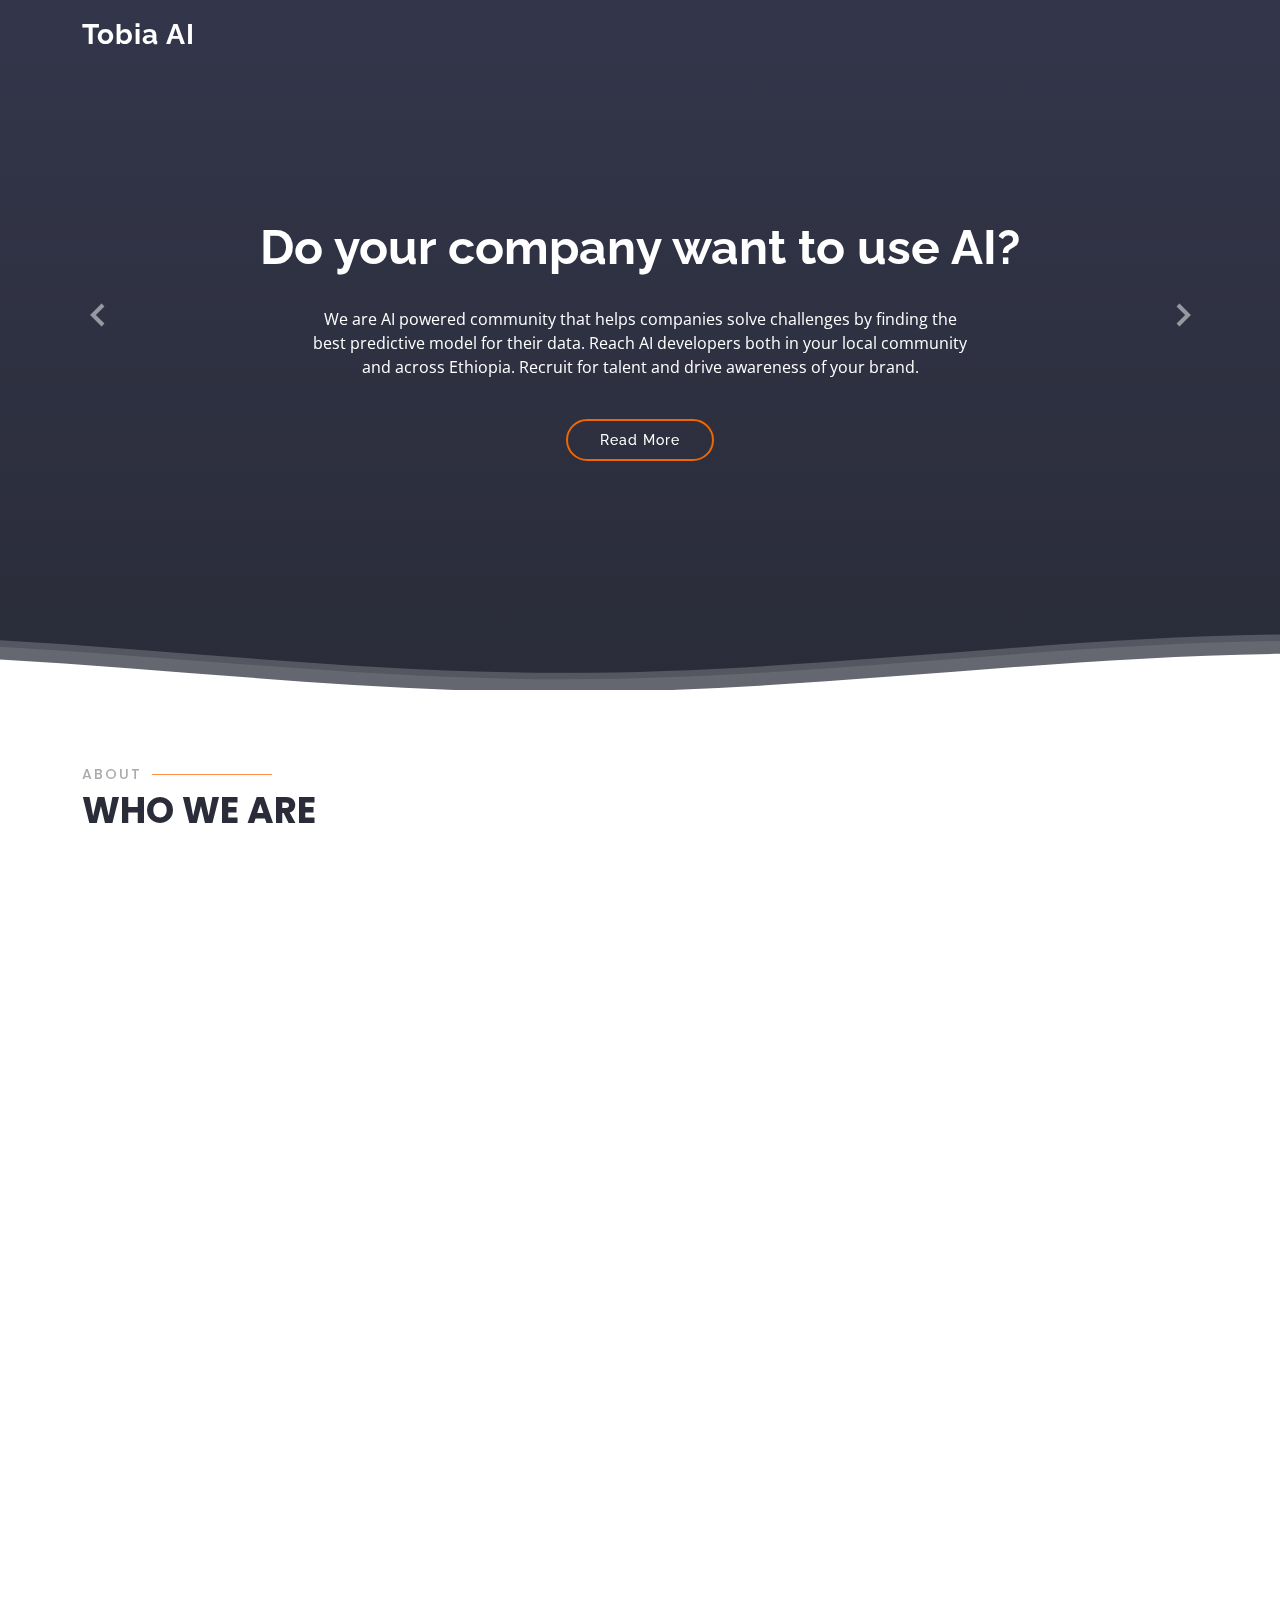
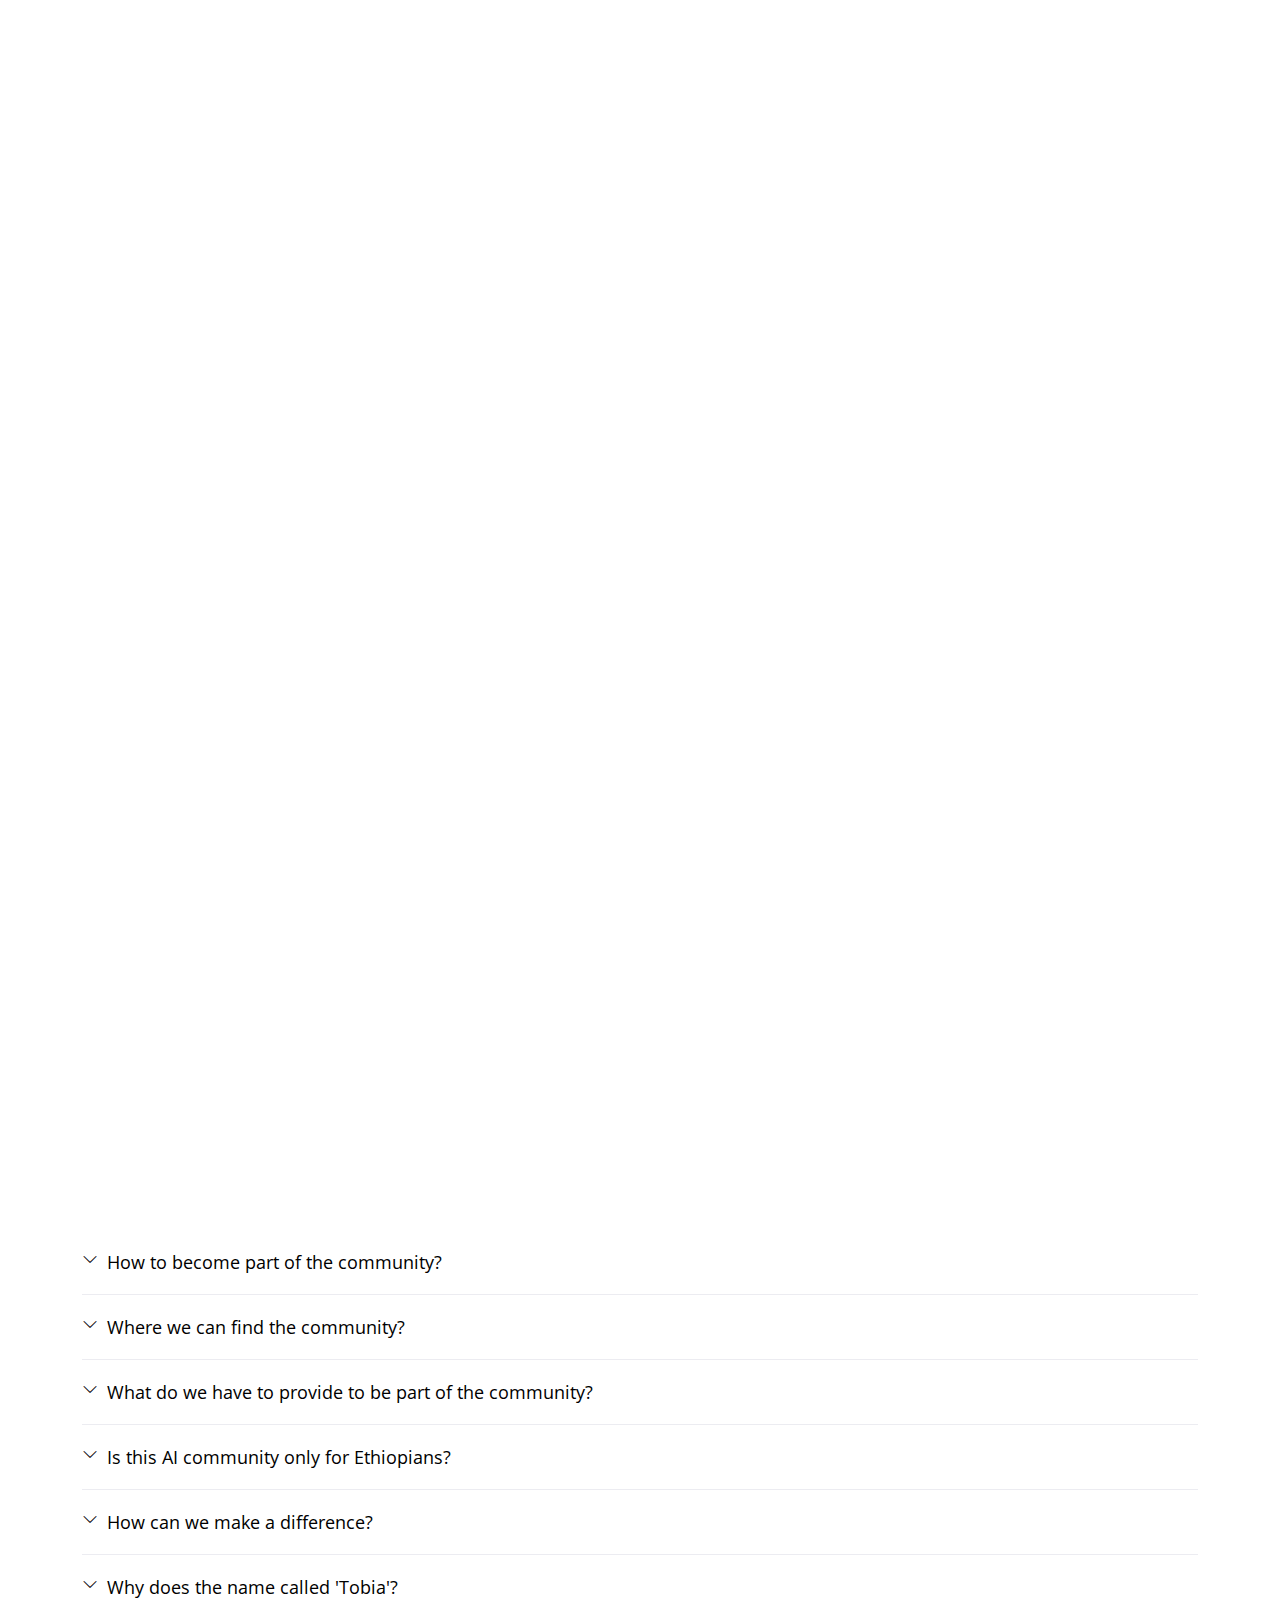
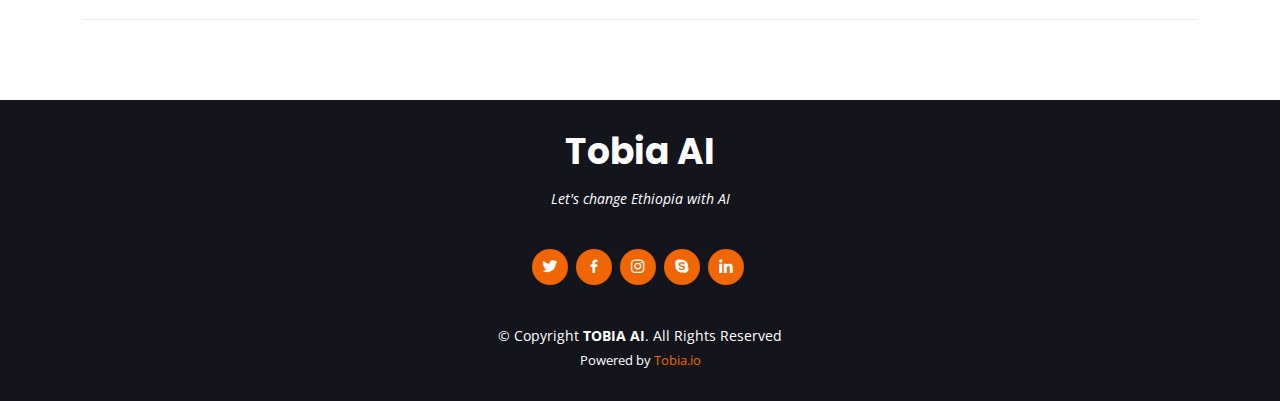
==== commit 72aaa0a7: "edit" ====
--- a/ai.html
+++ b/ai.html
@@ -53,7 +53,7 @@
       <!-- Slide 1 -->
       <div class="carousel-item active">
         <div class="carousel-container">
-          <h2 class="animate__animated animate__fadeInDown">Do your <span>want to company use AI?</span></h2>
+          <h2 class="animate__animated animate__fadeInDown">Do your <span> company want to use AI?</span></h2>
           <p class="animate__animated fanimate__adeInUp">We are AI powered community that helps companies solve challenges by finding the best predictive model for their data. Reach AI developers both in your local community and across Ethiopia. Recruit for talent and drive awareness of your brand. </p>
           <a href="#about" class="btn-get-started animate__animated animate__fadeInUp scrollto">Read More</a>
         </div>
@@ -148,12 +148,7 @@
               <h4 class="d-none d-lg-block">Artificial intelligence</h4>
             </a>
           </li>
-          <li class="nav-item col-3" data-aos="zoom-in" data-aos-delay="100">
-            <a class="nav-link" data-bs-toggle="tab" href="#tab-2">
-              <i class="ri-body-scan-line"></i>
-              <h4 class="d-none d-lg-block">Data Science</h4>
-            </a>
-          </li>
+          
           <li class="nav-item col-3" data-aos="zoom-in" data-aos-delay="200">
             <a class="nav-link" data-bs-toggle="tab" href="#tab-3">
               <i class="ri-sun-line"></i>
@@ -171,73 +166,42 @@
         <div class="tab-content" data-aos="fade-up">
           <div class="tab-pane active show" id="tab-1">
             <div class="row">
-              <div class="col-lg-6 order-2 order-lg-1 mt-3 mt-lg-0">
-                <h3>Voluptatemdignissimos provident quasi corporis voluptates sit assumenda.</h3>
-                <p class="fst-italic">
-                  Lorem ipsum dolor sit amet, consectetur adipiscing elit, sed do eiusmod tempor incididunt ut labore et dolore
-                  magna aliqua.
+              <div class="col-lg-4 order-2 order-lg-1 mt-3 mt-lg-0">
+                
+                <p class="">
+                  Today  Artificial Intelligence is penetrating every side of the business, from deploying Chatbots to AI-driven platforms. We help other businesses in building cutting-edge AI solutions that enable them to be a leader.
                 </p>
                 <ul>
-                  <li><i class="ri-check-double-line"></i> Ullamco laboris nisi ut aliquip ex ea commodo consequat.</li>
-                  <li><i class="ri-check-double-line"></i> Duis aute irure dolor in reprehenderit in voluptate velit.</li>
-                  <li><i class="ri-check-double-line"></i> Ullamco laboris nisi ut aliquip ex ea commodo consequat. Duis aute irure dolor in reprehenderit in voluptate trideta storacalaperda mastiro dolore eu fugiat nulla pariatur.</li>
+                  <li><i class="ri-check-double-line"></i> Machine Learning (ML)</li>
+                  <li><i class="ri-check-double-line"></i> Image Recognition</li>
+                  <li><i class="ri-check-double-line"></i> Automatic Speech Recognition (ASR)</li>
                 </ul>
-                <p>
-                  Ullamco laboris nisi ut aliquip ex ea commodo consequat. Duis aute irure dolor in reprehenderit in voluptate
-                  velit esse cillum dolore eu fugiat nulla pariatur. Excepteur sint occaecat cupidatat non proident, sunt in
-                  culpa qui officia deserunt mollit anim id est laborum
-                </p>
+                
               </div>
               <div class="col-lg-6 order-1 order-lg-2 text-center">
                 <img src="img/nVidea.jpg" alt="" class="img-fluid">
               </div>
             </div>
           </div>
-          <div class="tab-pane" id="tab-2">
+          
+          <div class="tab-pane" id="tab-3">
             <div class="row">
-              <div class="col-lg-6 order-2 order-lg-1 mt-3 mt-lg-0">
-                <h3>Neque exercitationem debitis soluta quos debitis quo mollitia officia est</h3>
+              <div class="col-lg-4 order-2 order-lg-1 mt-3 mt-lg-0">
+                
                 <p>
-                  Ullamco laboris nisi ut aliquip ex ea commodo consequat. Duis aute irure dolor in reprehenderit in voluptate
-                  velit esse cillum dolore eu fugiat nulla pariatur. Excepteur sint occaecat cupidatat non proident, sunt in
-                  culpa qui officia deserunt mollit anim id est laborum
-                </p>
-                <p class="fst-italic">
-                  Lorem ipsum dolor sit amet, consectetur adipiscing elit, sed do eiusmod tempor incididunt ut labore et dolore
-                  magna aliqua.
+                  Do you require IoT Devices with operational Software? You have no other option but to contact us and place your order right away. We supply hardware components based on your requirements and qualifications.
                 </p>
                 <ul>
-                  <li><i class="ri-check-double-line"></i> Ullamco laboris nisi ut aliquip ex ea commodo consequat.</li>
-                  <li><i class="ri-check-double-line"></i> Duis aute irure dolor in reprehenderit in voluptate velit.</li>
-                  <li><i class="ri-check-double-line"></i> Provident mollitia neque rerum asperiores dolores quos qui a. Ipsum neque dolor voluptate nisi sed.</li>
-                  <li><i class="ri-check-double-line"></i> Ullamco laboris nisi ut aliquip ex ea commodo consequat. Duis aute irure dolor in reprehenderit in voluptate trideta storacalaperda mastiro dolore eu fugiat nulla pariatur.</li>
+                  <li><i class="ri-check-double-line"></i> IoT App Development</li>
+                  <li><i class="ri-check-double-line"></i> IoT Consulting</li>
+                  <li><i class="ri-check-double-line"></i>  IoT Engineering</li>
+                  <li><i class="ri-check-double-line"></i> IoT Testing</li>
+                  
+                  
                 </ul>
-              </div>
-              <div class="col-lg-6 order-1 order-lg-2 text-center">
-                <img src="img/portfolio/app2.jpg" alt="" class="img-fluid">
-              </div>
-            </div>
-          </div>
-          <div class="tab-pane" id="tab-3">
-            <div class="row">
-              <div class="col-lg-6 order-2 order-lg-1 mt-3 mt-lg-0">
-                <h3>Voluptatibus commodi ut accusamus ea repudiandae ut autem dolor ut assumenda</h3>
-                <p>
-                  Ullamco laboris nisi ut aliquip ex ea commodo consequat. Duis aute irure dolor in reprehenderit in voluptate
-                  velit esse cillum dolore eu fugiat nulla pariatur. Excepteur sint occaecat cupidatat non proident, sunt in
-                  culpa qui officia deserunt mollit anim id est laborum
-                </p>
-                <ul>
-                  <li><i class="ri-check-double-line"></i> Ullamco laboris nisi ut aliquip ex ea commodo consequat.</li>
-                  <li><i class="ri-check-double-line"></i> Duis aute irure dolor in reprehenderit in voluptate velit.</li>
-                  <li><i class="ri-check-double-line"></i> Provident mollitia neque rerum asperiores dolores quos qui a. Ipsum neque dolor voluptate nisi sed.</li>
-                </ul>
-                <p class="fst-italic">
-                  Lorem ipsum dolor sit amet, consectetur adipiscing elit, sed do eiusmod tempor incididunt ut labore et dolore
-                  magna aliqua.
-                </p>
-              </div>
-              <div class="col-lg-6 order-1 order-lg-2 text-center">
+          
+              </div>
+              <div class="col-lg-4 order-1 order-lg-2 text-center">
                 <img src="img/portfolio/app3.jpg" alt="" class="img-fluid">
               </div>
             </div>
@@ -245,20 +209,19 @@
           <div class="tab-pane" id="tab-4">
             <div class="row">
               <div class="col-lg-6 order-2 order-lg-1 mt-3 mt-lg-0">
-                <h3>Omnis fugiat ea explicabo sunt dolorum asperiores sequi inventore rerum</h3>
+                
                 <p>
-                  Ullamco laboris nisi ut aliquip ex ea commodo consequat. Duis aute irure dolor in reprehenderit in voluptate
-                  velit esse cillum dolore eu fugiat nulla pariatur. Excepteur sint occaecat cupidatat non proident, sunt in
-                  culpa qui officia deserunt mollit anim id est laborum
+                  Robotic Process Automation (RPA) is quickly transforming the face of business by converting manual processes and tasks to more efficient automated techniques. tobia, a major RPA service provider, has extensive expertise in deploying RPA solutions in projects and has extensive end-to-end management participation. 
                 </p>
-                <p class="fst-italic">
-                  Lorem ipsum dolor sit amet, consectetur adipiscing elit, sed do eiusmod tempor incididunt ut labore et dolore
-                  magna aliqua.
-                </p>
+                
                 <ul>
-                  <li><i class="ri-check-double-line"></i> Ullamco laboris nisi ut aliquip ex ea commodo consequat.</li>
-                  <li><i class="ri-check-double-line"></i> Duis aute irure dolor in reprehenderit in voluptate velit.</li>
-                  <li><i class="ri-check-double-line"></i> Ullamco laboris nisi ut aliquip ex ea commodo consequat. Duis aute irure dolor in reprehenderit in voluptate trideta storacalaperda mastiro dolore eu fugiat nulla pariatur.</li>
+                  <li><i class="ri-check-double-line"></i> RPA Consulting</li>
+                  <li><i class="ri-check-double-line"></i> Automation Design</li>
+                  <li><i class="ri-check-double-line"></i> RPA Implementation</li>
+                  <li><i class="ri-check-double-line"></i> Bot Testing</li>
+                  <li><i class="ri-check-double-line"></i> Automation Support</li>
+                  <li><i class="ri-check-double-line"></i> Automation Optimization</li>
+                
                 </ul>
               </div>
               <div class="col-lg-6 order-1 order-lg-2 text-center">
@@ -347,7 +310,7 @@
             <div data-bs-toggle="collapse" class="collapsed question" href="#faq1">How to become part of the community? <i class="bi bi-chevron-down icon-show"></i><i class="bi bi-chevron-up icon-close"></i></div>
             <div id="faq1" class="collapse" data-bs-parent=".faq-list">
               <p>
-                To become a member of tobia Ai and IoT community all you need to do is share your works in our GitHub Organization
+                Feugiat pretium nibh ipsum consequat. Tempus iaculis urna id volutpat lacus laoreet non curabitur gravida. Venenatis lectus magna fringilla urna porttitor rhoncus dolor purus non.
               </p>
             </div>
           </li>
@@ -356,7 +319,7 @@
             <div data-bs-toggle="collapse" href="#faq2" class="collapsed question">Where we can find the community? <i class="bi bi-chevron-down icon-show"></i><i class="bi bi-chevron-up icon-close"></i></div>
             <div id="faq2" class="collapse" data-bs-parent=".faq-list">
               <p>
-                Our community is available in GitHub as Tobia AI and IoT Community but very soon we will be available in Facebook, Twitter and Telegram.
+                Dolor sit amet consectetur adipiscing elit pellentesque habitant morbi. Id interdum velit laoreet id donec ultrices. Fringilla phasellus faucibus scelerisque eleifend donec pretium. Est pellentesque elit ullamcorper dignissim. Mauris ultrices eros in cursus turpis massa tincidunt dui.
               </p>
             </div>
           </li>
@@ -365,7 +328,7 @@
             <div data-bs-toggle="collapse" href="#faq3" class="collapsed question">What do we have to provide to be part of the community? <i class="bi bi-chevron-down icon-show"></i><i class="bi bi-chevron-up icon-close"></i></div>
             <div id="faq3" class="collapse" data-bs-parent=".faq-list">
               <p>
-                Only your projects :)
+                Eleifend mi in nulla posuere sollicitudin aliquam ultrices sagittis orci. Faucibus pulvinar elementum integer enim. Sem nulla pharetra diam sit amet nisl suscipit. Rutrum tellus pellentesque eu tincidunt. Lectus urna duis convallis convallis tellus. Urna molestie at elementum eu facilisis sed odio morbi quis
               </p>
             </div>
           </li>
@@ -374,7 +337,7 @@
             <div data-bs-toggle="collapse" href="#faq4" class="collapsed question">Is this AI community only for Ethiopians? <i class="bi bi-chevron-down icon-show"></i><i class="bi bi-chevron-up icon-close"></i></div>
             <div id="faq4" class="collapse" data-bs-parent=".faq-list">
               <p>
-                No, Even if the community members are mostly Ethiopians, the community is intended to provide reseach contents, data and resources for all rsearcher that are working on Ai projects focused on Ethiopia.
+                Dolor sit amet consectetur adipiscing elit pellentesque habitant morbi. Id interdum velit laoreet id donec ultrices. Fringilla phasellus faucibus scelerisque eleifend donec pretium. Est pellentesque elit ullamcorper dignissim. Mauris ultrices eros in cursus turpis massa tincidunt dui.
               </p>
             </div>
           </li>
@@ -383,7 +346,7 @@
             <div data-bs-toggle="collapse" href="#faq5" class="collapsed question">How can we make a difference? <i class="bi bi-chevron-down icon-show"></i><i class="bi bi-chevron-up icon-close"></i></div>
             <div id="faq5" class="collapse" data-bs-parent=".faq-list">
               <p>
-                By sharing your projects and knowledge to the community.
+                Molestie a iaculis at erat pellentesque adipiscing commodo. Dignissim suspendisse in est ante in. Nunc vel risus commodo viverra maecenas accumsan. Sit amet nisl suscipit adipiscing bibendum est. Purus gravida quis blandit turpis cursus in
               </p>
             </div>
           </li>
@@ -392,7 +355,7 @@
             <div data-bs-toggle="collapse" href="#faq6" class="collapsed question">Why does the name called 'Tobia'? <i class="bi bi-chevron-down icon-show"></i><i class="bi bi-chevron-up icon-close"></i></div>
             <div id="faq6" class="collapse" data-bs-parent=".faq-list">
               <p>
-                It represents Ethiopia.
+                Laoreet sit amet cursus sit amet dictum sit amet justo. Mauris vitae ultricies leo integer malesuada nunc vel. Tincidunt eget nullam non nisi est sit amet. Turpis nunc eget lorem dolor sed. Ut venenatis tellus in metus vulputate eu scelerisque. Pellentesque diam volutpat commodo sed egestas egestas fringilla phasellus faucibus. Nibh tellus molestie nunc non blandit massa enim nec.
               </p>
             </div>
           </li>
--- a/css/ai.css
+++ b/css/ai.css
@@ -11,6 +11,13 @@
 body {
   font-family: "Open Sans", sans-serif;
   color: #444444;
+  -ms-overflow-style: none;  /* IE and Edge */
+  scrollbar-width: none;
+  /* overflow-y: hidden; */
+}
+
+body::-webkit-scrollbar {
+  display: none;
 }
 
 a {
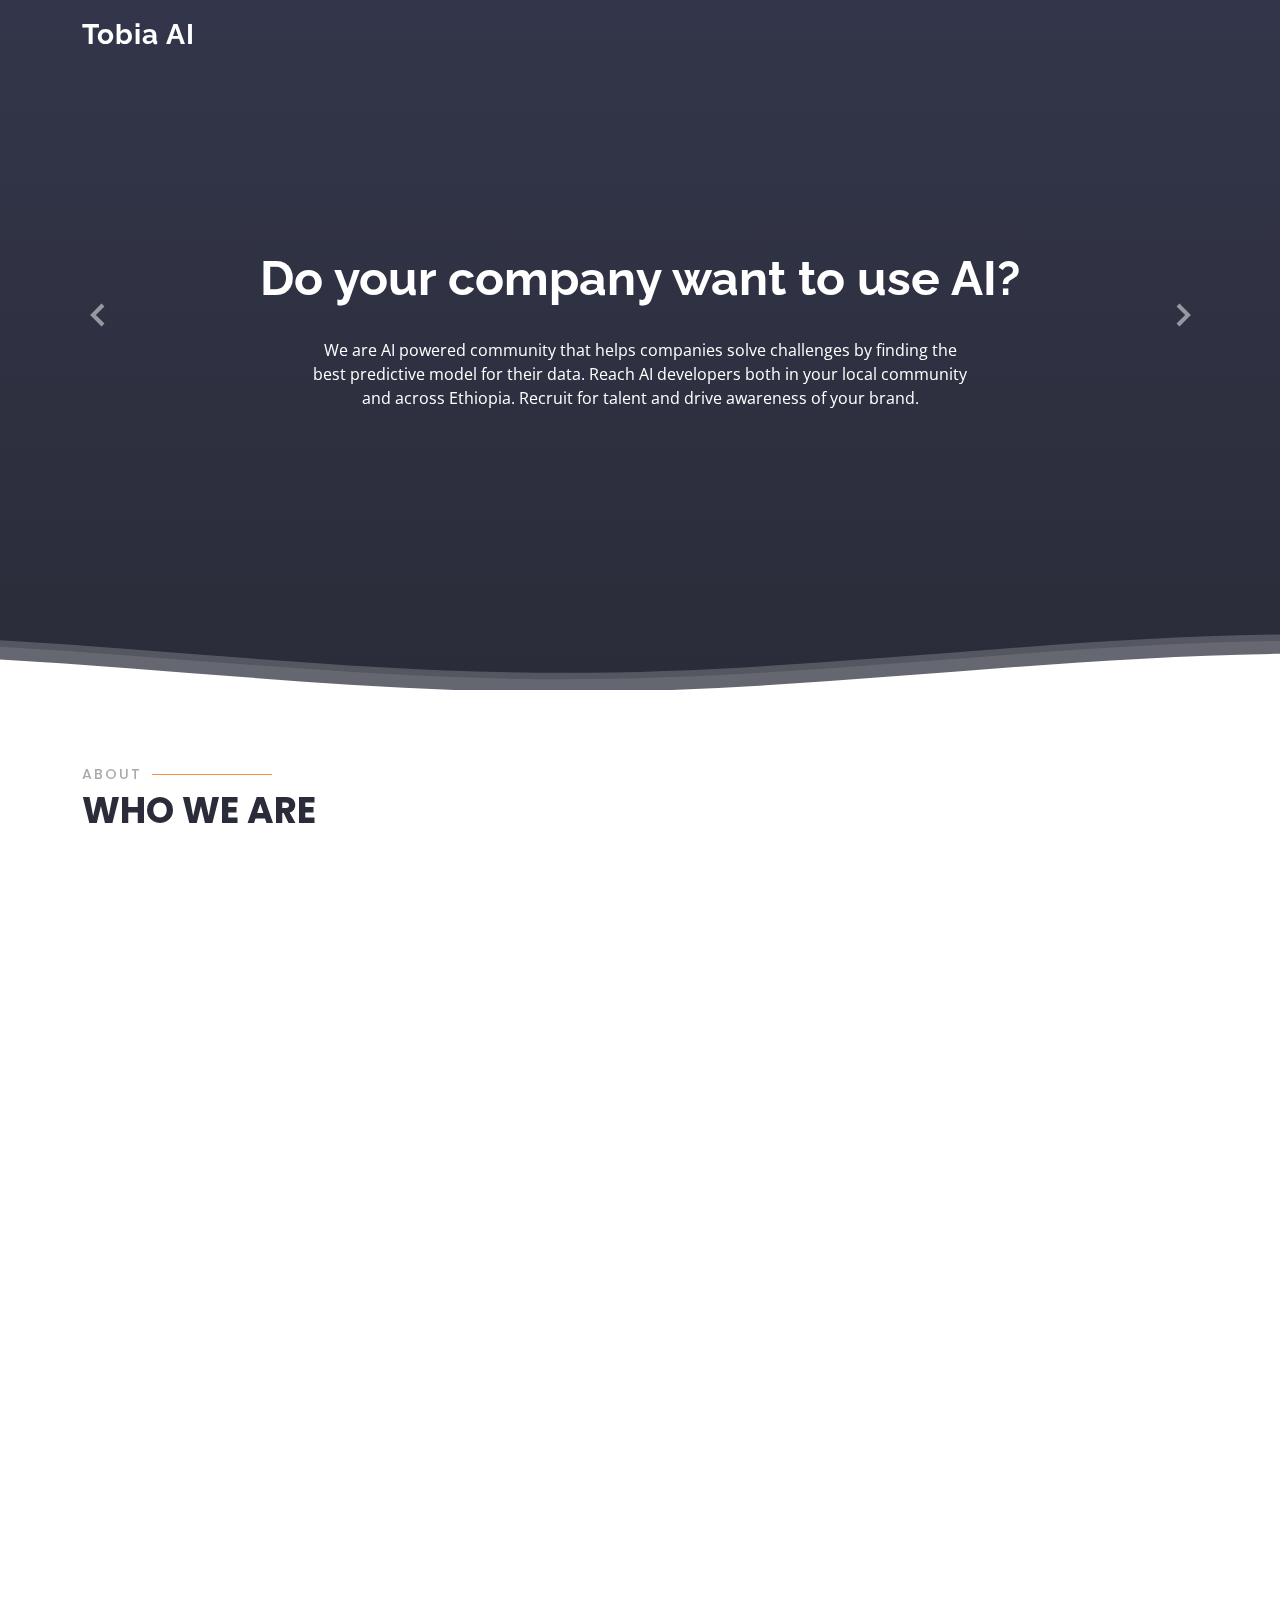
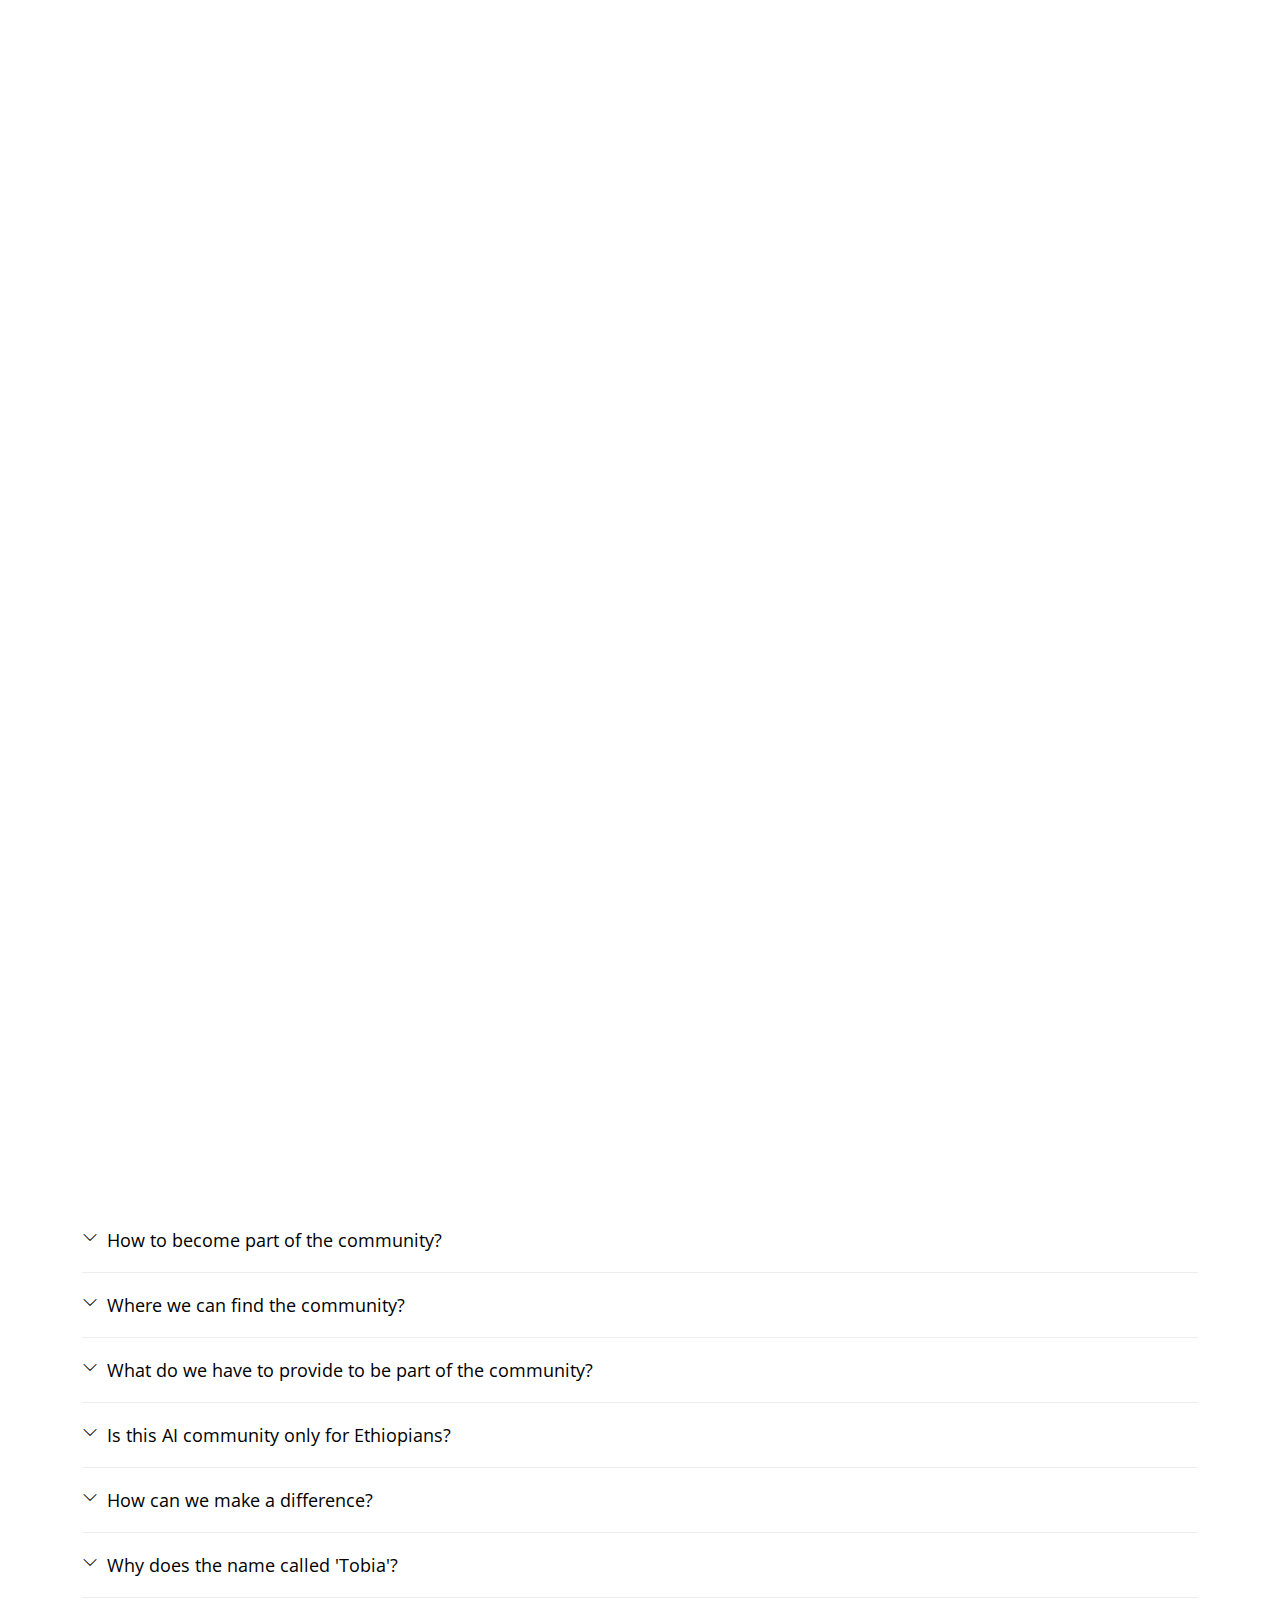
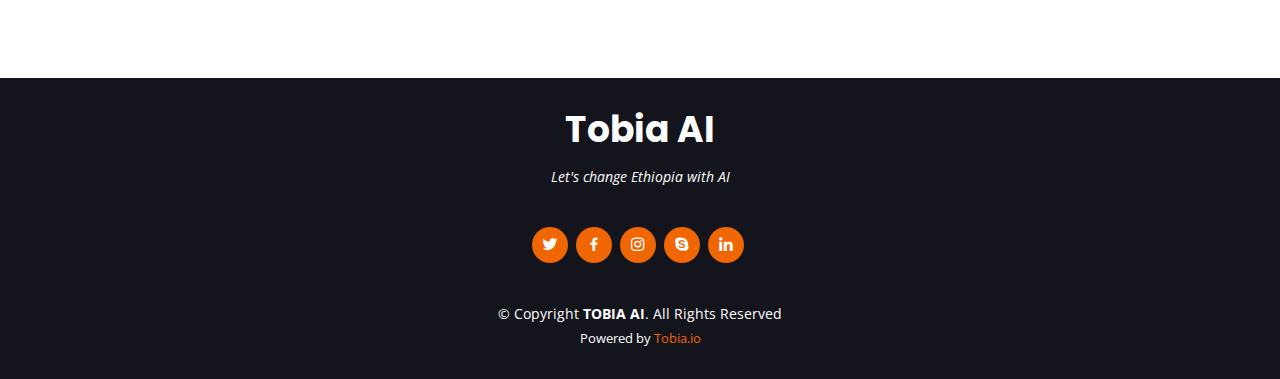
==== commit d2a943a9: "youtube" ====
--- a/ai.html
+++ b/ai.html
@@ -55,7 +55,7 @@
         <div class="carousel-container">
           <h2 class="animate__animated animate__fadeInDown">Do your <span> company want to use AI?</span></h2>
           <p class="animate__animated fanimate__adeInUp">We are AI powered community that helps companies solve challenges by finding the best predictive model for their data. Reach AI developers both in your local community and across Ethiopia. Recruit for talent and drive awareness of your brand. </p>
-          <a href="#about" class="btn-get-started animate__animated animate__fadeInUp scrollto">Read More</a>
+          <!-- <a href="#about" class="btn-get-started animate__animated animate__fadeInUp scrollto">Read More</a> -->
         </div>
       </div>
 
@@ -64,7 +64,7 @@
         <div class="carousel-container">
           <h2 class="animate__animated animate__fadeInDown">Are you AI enthusiast?</h2>
           <p class="animate__animated animate__fadeInUp">Are you interested in learning about AI? Join Our AI Community to connect with user groups, capture events, access quality content, and be part of something amazing!</p>
-          <a href="#about" class="btn-get-started animate__animated animate__fadeInUp scrollto">Read More</a>
+          <!-- <a href="#about" class="btn-get-started animate__animated animate__fadeInUp scrollto">Read More</a> -->
         </div>
       </div>
 
@@ -73,7 +73,7 @@
         <div class="carousel-container">
           <h2 class="animate__animated animate__fadeInDown">Are you AI usergroup?</h2>
           <p class="animate__animated animate__fadeInUp">Artificial intelligence and related fields have advanced rapidly in recent years, and we are likely to produce even more ground-breaking AI systems by exchanging informations and knowledge so that we can all understand the use of AI in society.</p>
-          <a href="#about" class="btn-get-started animate__animated animate__fadeInUp scrollto">Read More</a>
+          <!-- <a href="#about" class="btn-get-started animate__animated animate__fadeInUp scrollto">Read More</a> -->
         </div>
       </div>
 
@@ -142,20 +142,20 @@
       <div class="container">
 
         <ul class="nav nav-tabs row d-flex">
-          <li class="nav-item col-3" data-aos="zoom-in">
+          <li class="nav-item col-4" data-aos="zoom-in">
             <a class="nav-link active show" data-bs-toggle="tab" href="#tab-1">
               <i class="ri-gps-line"></i>
               <h4 class="d-none d-lg-block">Artificial intelligence</h4>
             </a>
           </li>
           
-          <li class="nav-item col-3" data-aos="zoom-in" data-aos-delay="200">
+          <li class="nav-item col-4" data-aos="zoom-in" data-aos-delay="200">
             <a class="nav-link" data-bs-toggle="tab" href="#tab-3">
               <i class="ri-sun-line"></i>
               <h4 class="d-none d-lg-block">Internet of Things</h4>
             </a>
           </li>
-          <li class="nav-item col-3" data-aos="zoom-in" data-aos-delay="300">
+          <li class="nav-item col-4" data-aos="zoom-in" data-aos-delay="300">
             <a class="nav-link" data-bs-toggle="tab" href="#tab-4">
               <i class="ri-store-line"></i>
               <h4 class="d-none d-lg-block">Robotics</h4>
@@ -166,27 +166,29 @@
         <div class="tab-content" data-aos="fade-up">
           <div class="tab-pane active show" id="tab-1">
             <div class="row">
-              <div class="col-lg-4 order-2 order-lg-1 mt-3 mt-lg-0">
+              <div class="col-lg-6 order-2 order-lg-1 mt-3 mt-lg-0">
                 
                 <p class="">
                   Today  Artificial Intelligence is penetrating every side of the business, from deploying Chatbots to AI-driven platforms. We help other businesses in building cutting-edge AI solutions that enable them to be a leader.
                 </p>
                 <ul>
-                  <li><i class="ri-check-double-line"></i> Machine Learning (ML)</li>
-                  <li><i class="ri-check-double-line"></i> Image Recognition</li>
-                  <li><i class="ri-check-double-line"></i> Automatic Speech Recognition (ASR)</li>
+                  <li><i class="ri-check-double-line"></i> Machine Learning</li>
+                  <li><i class="ri-check-double-line"></i> Computer Vision</li>
+                  <li><i class="ri-check-double-line"></i> Natural Language Processing </li>
+                  <li><i class="ri-check-double-line"></i> Deep Learning </li>
+                  <li><i class="ri-check-double-line"></i> Neural Networks </li>
                 </ul>
                 
               </div>
               <div class="col-lg-6 order-1 order-lg-2 text-center">
-                <img src="img/nVidea.jpg" alt="" class="img-fluid">
+                <img src="img/nVidea.png" alt="" class="img-fluid">
               </div>
             </div>
           </div>
           
           <div class="tab-pane" id="tab-3">
             <div class="row">
-              <div class="col-lg-4 order-2 order-lg-1 mt-3 mt-lg-0">
+              <div class="col-lg-6 order-2 order-lg-1 mt-3 mt-lg-0">
                 
                 <p>
                   Do you require IoT Devices with operational Software? You have no other option but to contact us and place your order right away. We supply hardware components based on your requirements and qualifications.
@@ -201,8 +203,8 @@
                 </ul>
           
               </div>
-              <div class="col-lg-4 order-1 order-lg-2 text-center">
-                <img src="img/portfolio/app3.jpg" alt="" class="img-fluid">
+              <div class="col-lg-6 order-1 order-lg-2 text-center">
+                <img src="img/nVidea.png" alt="" class="img-fluid">
               </div>
             </div>
           </div>
@@ -262,15 +264,20 @@
           <div class="col-lg-4 col-md-6 mt-5 mt-lg-0 ">
             <div class="icon-box" data-aos="zoom-in-left" data-aos-delay="200">
               <div class="icon"><i class="bi bi-card-checklist" style="color: #3fcdc7;"></i></div>
-              <h4 class="title"><a href="">Mounthly training sessions </a></h4>
-              <p class="description">Duis aute irure dolor in reprehenderit in voluptate velit esse cillum dolore eu fugiat nulla pariatur</p>
+              <h4 class="title"><a href="">Monthly training sessions </a></h4>
+              <p class="description">
+                We will provide trainings in Artificial Intelligence,Machine learning , Internet of things(IOT) ... Monthly
+              </p>
             </div>
           </div>
           <div class="col-lg-4 col-md-6 mt-5">
             <div class="icon-box" data-aos="zoom-in-left" data-aos-delay="300">
               <div class="icon"><i class="bi bi-binoculars" style="color:#41cf2e;"></i></div>
               <h4 class="title"><a href="">Hardware Seeding</a></h4>
-              <p class="description">Excepteur sint occaecat cupidatat non proident, sunt in culpa qui officia deserunt mollit anim id est laborum</p>
+              <p class="description">
+                
+              
+              </p>
             </div>
           </div>
 
@@ -278,14 +285,19 @@
             <div class="icon-box" data-aos="zoom-in-left" data-aos-delay="400">
               <div class="icon"><i class="bi bi-globe" style="color: #d6ff22;"></i></div>
               <h4 class="title"><a href="">Co-marketing</a></h4>
-              <p class="description">At vero eos et accusamus et iusto odio dignissimos ducimus qui blanditiis praesentium voluptatum deleniti atque</p>
+              <p class="description">
+                Do your company needs Partnership? if yes, we are ready to work with you to solve your problems
+                 and to minimize your challenges with AI.
+              </p>
             </div>
           </div>
           <div class="col-lg-4 col-md-6 mt-5">
             <div class="icon-box" data-aos="zoom-in-left" data-aos-delay="500">
               <div class="icon"><i class="bi bi-clock" style="color: #4680ff;"></i></div>
               <h4 class="title"><a href="">Organizing AI events</a></h4>
-              <p class="description">Et harum quidem rerum facilis est et expedita distinctio. Nam libero tempore, cum soluta nobis est eligendi</p>
+              <p class="description">
+              We have Events and Programs periodically regarding Emerging technologies.  
+              </p>
             </div>
           </div>
         </div>
@@ -310,7 +322,7 @@
             <div data-bs-toggle="collapse" class="collapsed question" href="#faq1">How to become part of the community? <i class="bi bi-chevron-down icon-show"></i><i class="bi bi-chevron-up icon-close"></i></div>
             <div id="faq1" class="collapse" data-bs-parent=".faq-list">
               <p>
-                Feugiat pretium nibh ipsum consequat. Tempus iaculis urna id volutpat lacus laoreet non curabitur gravida. Venenatis lectus magna fringilla urna porttitor rhoncus dolor purus non.
+                To become a member of tobia Ai and IoT community all you need to do is share your works in our GitHub Organization
               </p>
             </div>
           </li>
@@ -319,7 +331,7 @@
             <div data-bs-toggle="collapse" href="#faq2" class="collapsed question">Where we can find the community? <i class="bi bi-chevron-down icon-show"></i><i class="bi bi-chevron-up icon-close"></i></div>
             <div id="faq2" class="collapse" data-bs-parent=".faq-list">
               <p>
-                Dolor sit amet consectetur adipiscing elit pellentesque habitant morbi. Id interdum velit laoreet id donec ultrices. Fringilla phasellus faucibus scelerisque eleifend donec pretium. Est pellentesque elit ullamcorper dignissim. Mauris ultrices eros in cursus turpis massa tincidunt dui.
+                Our community is available in GitHub as Tobia AI and IoT Community but very soon we will be available in Facebook, Twitter and Telegram.
               </p>
             </div>
           </li>
@@ -328,7 +340,7 @@
             <div data-bs-toggle="collapse" href="#faq3" class="collapsed question">What do we have to provide to be part of the community? <i class="bi bi-chevron-down icon-show"></i><i class="bi bi-chevron-up icon-close"></i></div>
             <div id="faq3" class="collapse" data-bs-parent=".faq-list">
               <p>
-                Eleifend mi in nulla posuere sollicitudin aliquam ultrices sagittis orci. Faucibus pulvinar elementum integer enim. Sem nulla pharetra diam sit amet nisl suscipit. Rutrum tellus pellentesque eu tincidunt. Lectus urna duis convallis convallis tellus. Urna molestie at elementum eu facilisis sed odio morbi quis
+                Only your projects :)
               </p>
             </div>
           </li>
@@ -337,7 +349,7 @@
             <div data-bs-toggle="collapse" href="#faq4" class="collapsed question">Is this AI community only for Ethiopians? <i class="bi bi-chevron-down icon-show"></i><i class="bi bi-chevron-up icon-close"></i></div>
             <div id="faq4" class="collapse" data-bs-parent=".faq-list">
               <p>
-                Dolor sit amet consectetur adipiscing elit pellentesque habitant morbi. Id interdum velit laoreet id donec ultrices. Fringilla phasellus faucibus scelerisque eleifend donec pretium. Est pellentesque elit ullamcorper dignissim. Mauris ultrices eros in cursus turpis massa tincidunt dui.
+                No, Even if the community members are mostly Ethiopians, the community is intended to provide reseach contents, data and resources for all rsearcher that are working on Ai projects focused on Ethiopia.
               </p>
             </div>
           </li>
@@ -346,7 +358,7 @@
             <div data-bs-toggle="collapse" href="#faq5" class="collapsed question">How can we make a difference? <i class="bi bi-chevron-down icon-show"></i><i class="bi bi-chevron-up icon-close"></i></div>
             <div id="faq5" class="collapse" data-bs-parent=".faq-list">
               <p>
-                Molestie a iaculis at erat pellentesque adipiscing commodo. Dignissim suspendisse in est ante in. Nunc vel risus commodo viverra maecenas accumsan. Sit amet nisl suscipit adipiscing bibendum est. Purus gravida quis blandit turpis cursus in
+                By sharing your projects and knowledge to the community.
               </p>
             </div>
           </li>
@@ -355,7 +367,7 @@
             <div data-bs-toggle="collapse" href="#faq6" class="collapsed question">Why does the name called 'Tobia'? <i class="bi bi-chevron-down icon-show"></i><i class="bi bi-chevron-up icon-close"></i></div>
             <div id="faq6" class="collapse" data-bs-parent=".faq-list">
               <p>
-                Laoreet sit amet cursus sit amet dictum sit amet justo. Mauris vitae ultricies leo integer malesuada nunc vel. Tincidunt eget nullam non nisi est sit amet. Turpis nunc eget lorem dolor sed. Ut venenatis tellus in metus vulputate eu scelerisque. Pellentesque diam volutpat commodo sed egestas egestas fringilla phasellus faucibus. Nibh tellus molestie nunc non blandit massa enim nec.
+                It represents Ethiopia.
               </p>
             </div>
           </li>
